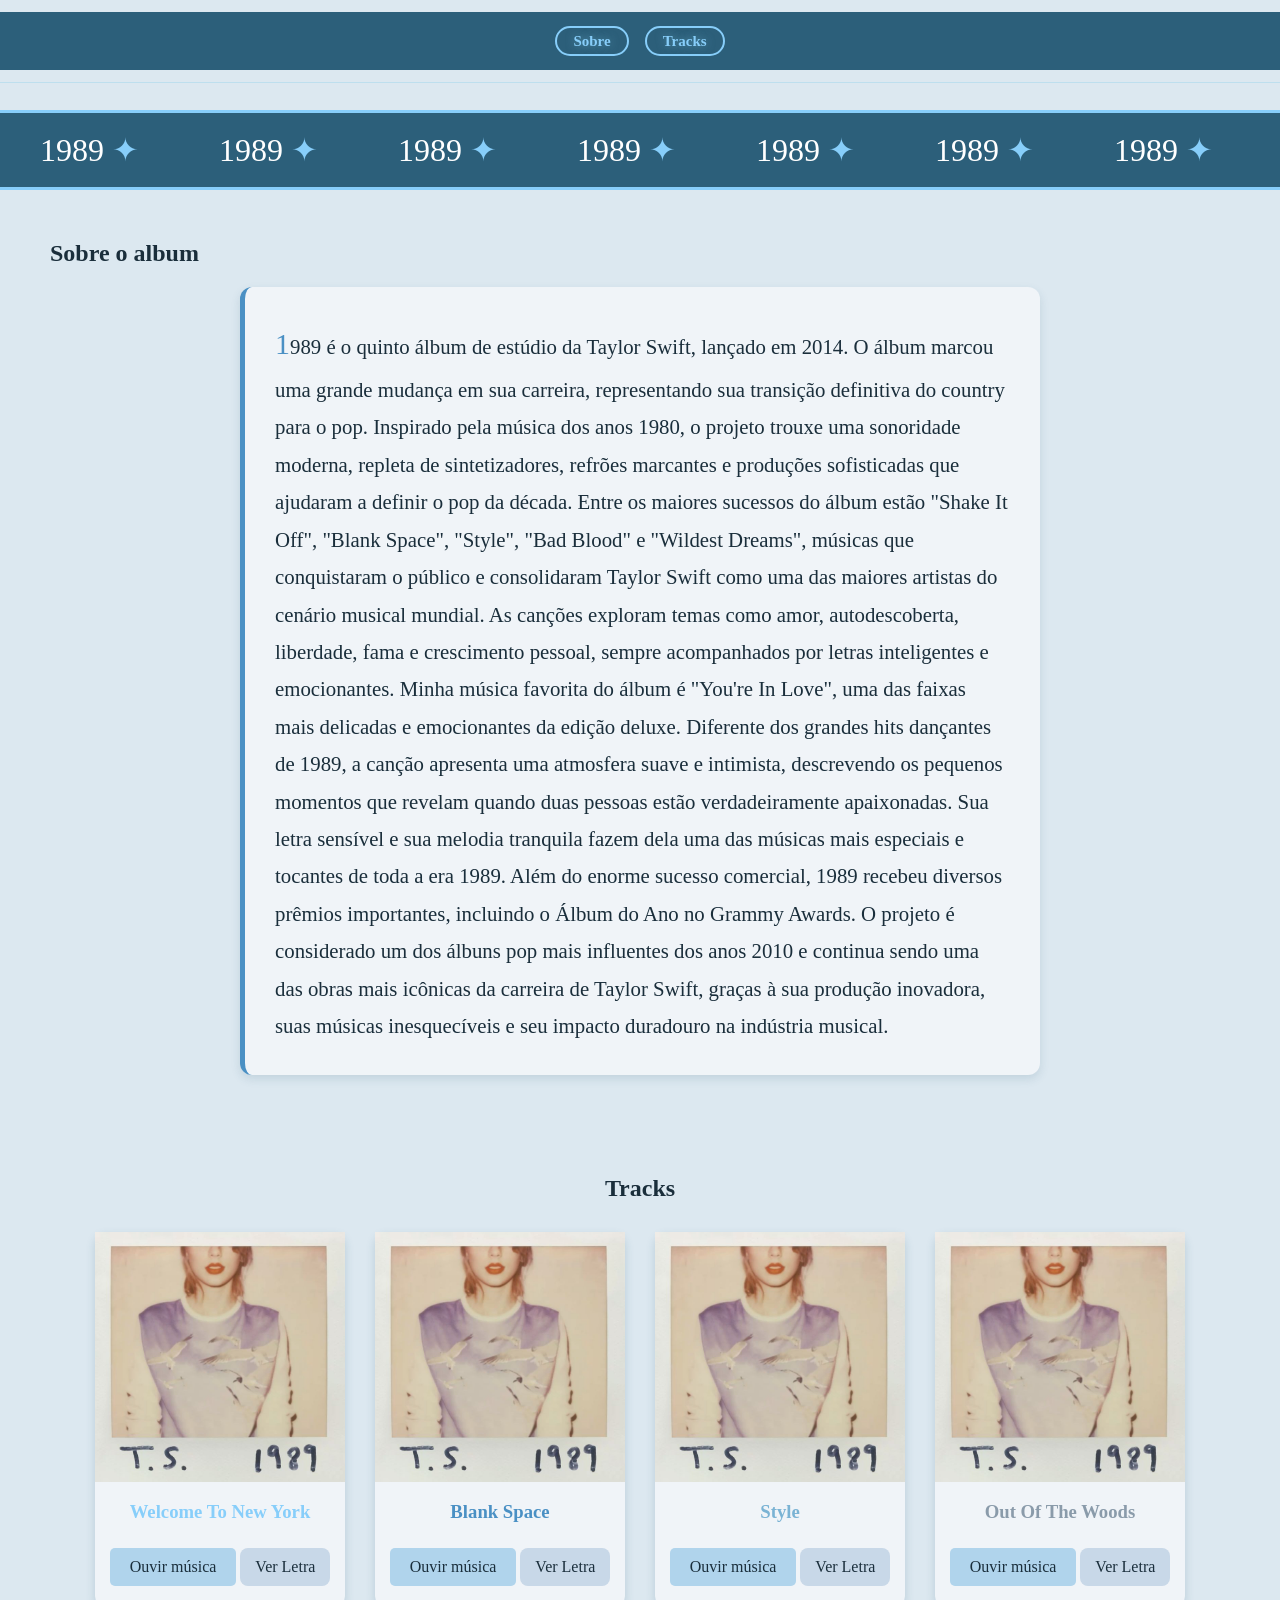
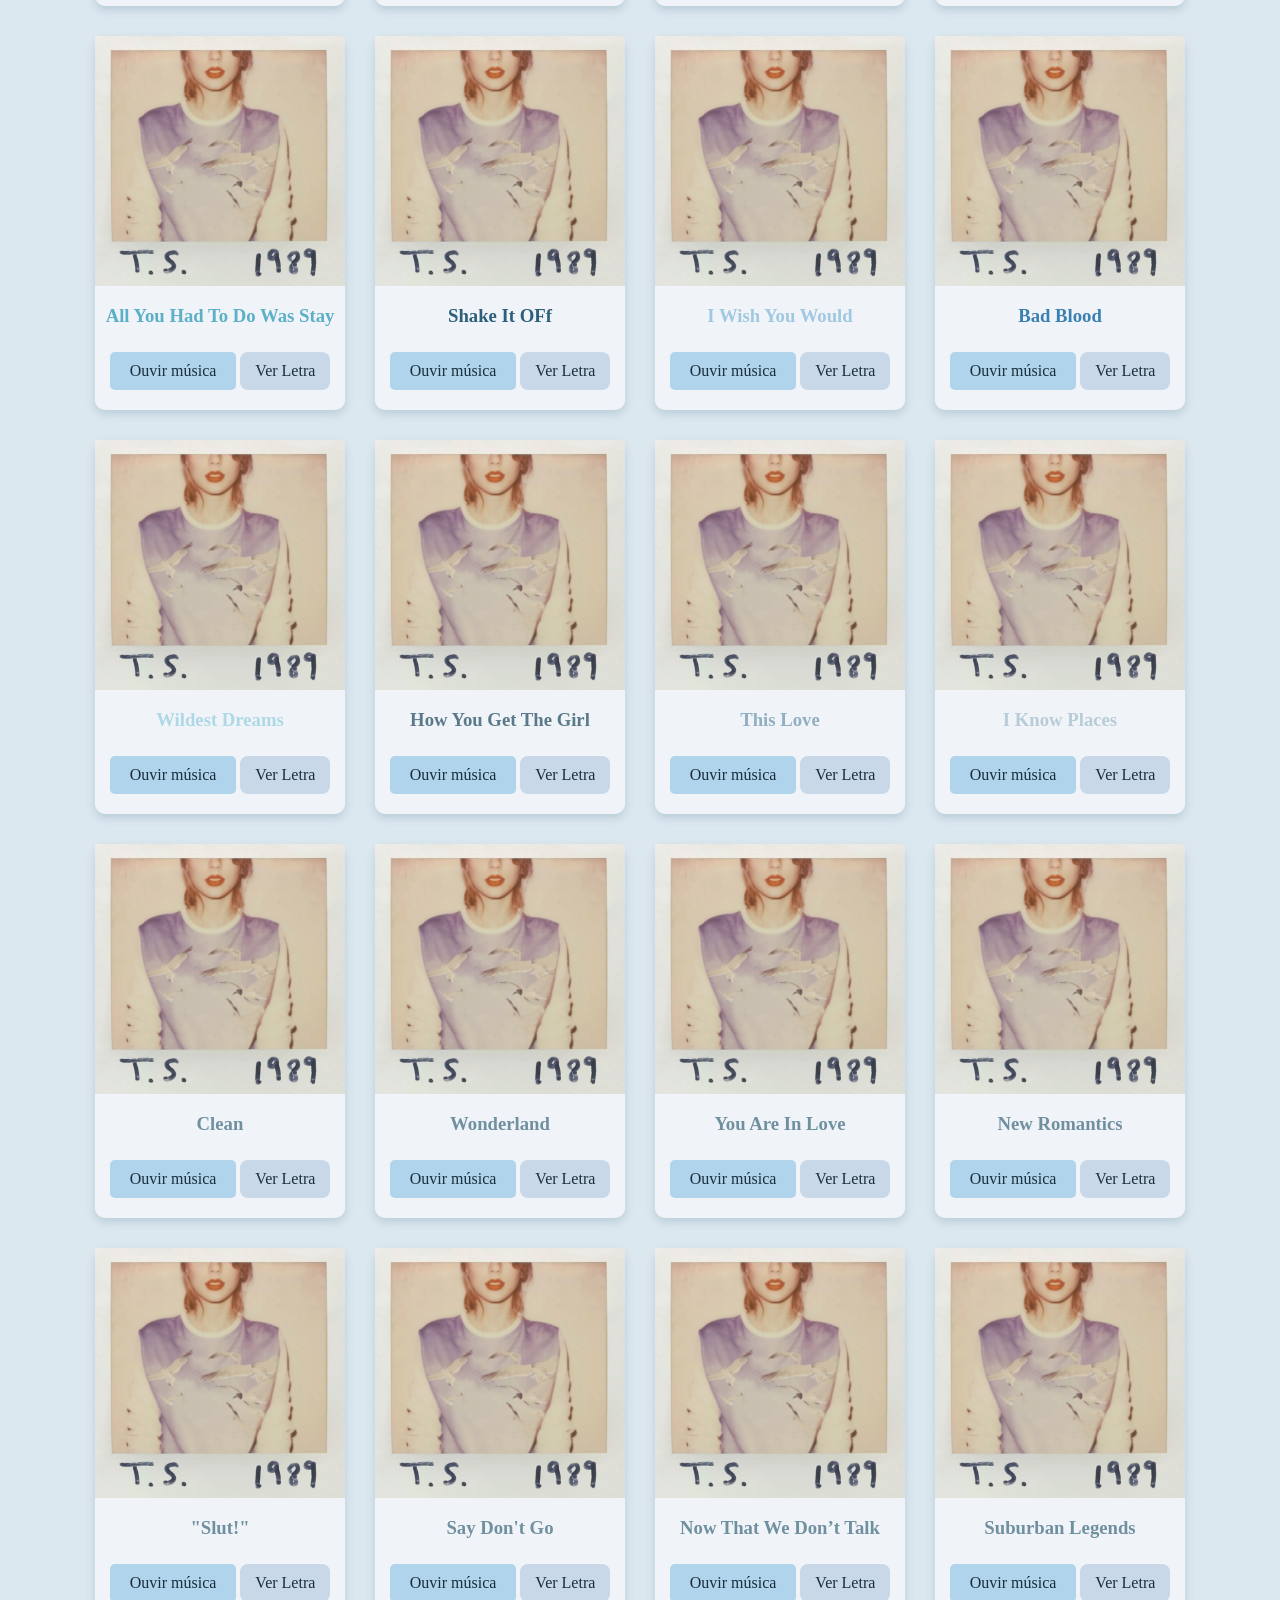
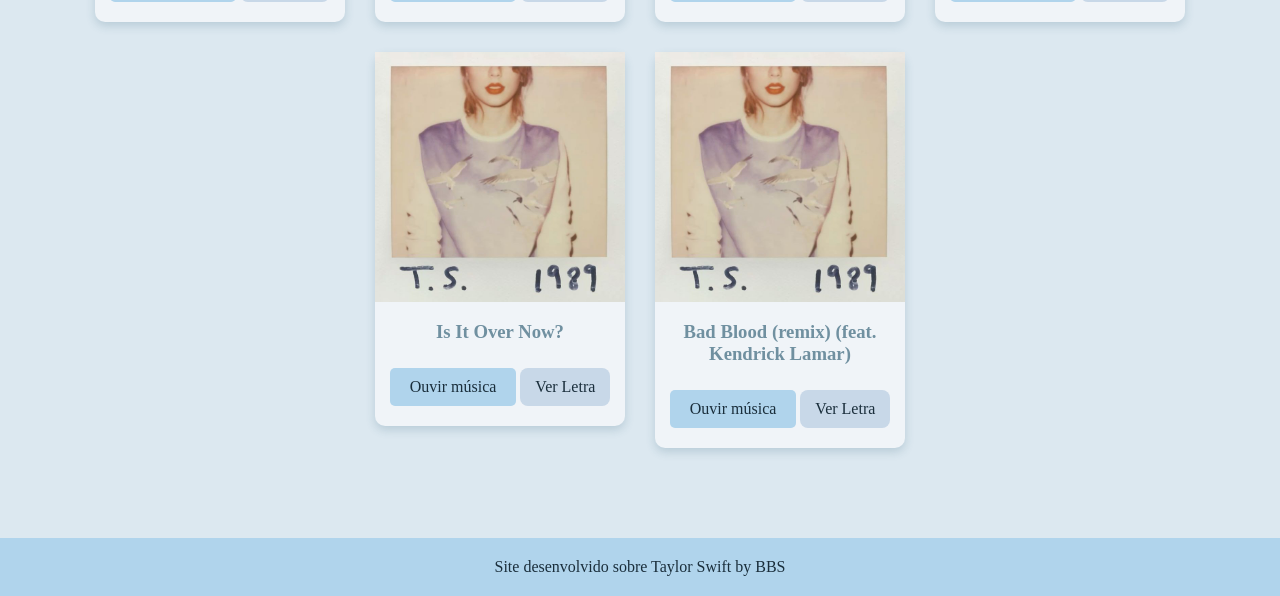
==== html/1989.html @ fd0f80a3 "Atualização do projeto Taylor Swift" ====
<!DOCTYPE html>
<html lang="en">
<head>
    <meta charset="UTF-8">
    <meta name="viewport" content="width=device-width, initial-scale=1.0">
    <title>1989</title>
    
    <link rel="preconnect" href="https://fonts.googleapis.com">
    <link rel="preconnect" href="https://fonts.gstatic.com" crossorigin>
    <link href="https://fonts.googleapis.com/css2?family=Abril+Fatface&family=Anton&family=IM+Fell+DW+Pica:ital@0;1&family=Lexend:wght@100..900&family=Libre+Baskerville:ital,wght@0,400..700;1,400..700&family=Permanent+Marker&family=Rochester&family=Sacramento&family=Satisfy&family=UnifrakturMaguntia&display=swap" rel="stylesheet">
    <link rel="stylesheet" href="./css/circle.css">   
    <link rel="stylesheet" href="../css/circle.css">  

    <link rel="stylesheet" href="./css/nine.css">

</head>
<body>
    
    <header>
        <nav class="menu">

            <ul>
                <li><a href="#sobre">Sobre</a></li>
                <li><a href="#tracks">Tracks</a></li>
            </ul>
        </nav>
    </header>

    <section class="ticker-banner">
        <div class="ticker-track">
            <span>1989</span>
            <span>1989</span>
            <span>1989</span>
            <span>1989</span>
            <span>1989</span>
            <span>1989</span>
            <span>1989</span>
            <span>1989</span>
            <span>1989</span>
            <span>1989</span>
            <span>1989</span>
            <span>1989</span>
            <span>1989</span>
            <span>1989</span>
            <span>1989</span>
            <span>1989</span>
            <span>1989</span>
            <span>1989</span>
            <span>1989</span>
            <span>1989</span>
        </div>
    </section>

    <section id="sobre" class="sobre">

        <h2>Sobre o album</h2>

        <p>
1989 é o quinto álbum de estúdio da Taylor Swift, lançado em 2014. O álbum marcou uma grande mudança em sua carreira, representando sua transição definitiva do country para o pop. Inspirado pela música dos anos 1980, o projeto trouxe uma sonoridade moderna, repleta de sintetizadores, refrões marcantes e produções sofisticadas que ajudaram a definir o pop da década.

Entre os maiores sucessos do álbum estão "Shake It Off", "Blank Space", "Style", "Bad Blood" e "Wildest Dreams", músicas que conquistaram o público e consolidaram Taylor Swift como uma das maiores artistas do cenário musical mundial. As canções exploram temas como amor, autodescoberta, liberdade, fama e crescimento pessoal, sempre acompanhados por letras inteligentes e emocionantes.

Minha música favorita do álbum é "You're In Love", uma das faixas mais delicadas e emocionantes da edição deluxe. Diferente dos grandes hits dançantes de 1989, a canção apresenta uma atmosfera suave e intimista, descrevendo os pequenos momentos que revelam quando duas pessoas estão verdadeiramente apaixonadas. Sua letra sensível e sua melodia tranquila fazem dela uma das músicas mais especiais e tocantes de toda a era 1989.

Além do enorme sucesso comercial, 1989 recebeu diversos prêmios importantes, incluindo o Álbum do Ano no Grammy Awards. O projeto é considerado um dos álbuns pop mais influentes dos anos 2010 e continua sendo uma das obras mais icônicas da carreira de Taylor Swift, graças à sua produção inovadora, suas músicas inesquecíveis e seu impacto duradouro na indústria musical.      </p>
    </section>

    <section id="tracks" class="tracks">
        <h2>Tracks</h2>
        <div class="container-tracks">
            <div class="card TimMcGraw">
                <img src="./imagees/1989.jpg" alt="Tim McGraw">

                <h3>Welcome To New York</h3>

                <a href="https://youtu.be/FsGdznlfE2U?si=pxEVw2ESEDykGOPD">Ouvir música</a>
                <input type="checkbox" id="musica1">

                <label for="musica1" class="btn-letra">
                    Ver Letra
                </label>

                <div class="emoji-container">
                    <span class="emoji"></span>
                    <span class="emoji"></span>
                    <span class="emoji"></span>
                    <span class="emoji"></span>
                    <span class="emoji"></span>
                 </div>

                <div class="letra">
                    <p>
                        Bem-vinda a Nova Iorque
Welcome To New York
Caminhando em meio a uma multidão, a cidade está brilhando
Walking through a crowd, the village is aglow

Caleidoscópio de batimentos cardíacos altos debaixo dos casacos
Kaleidoscope of loud heartbeats under coats

Todo mundo aqui queria algo mais
Everybody here wanted something more

Procurando por um som que não ouvimos antes
Searching for a sound we hadn't heard before

E ela diz
And it said


Bem-vinda a Nova Iorque
Welcome to New York

Ela esteve esperando por você
It's been waiting for you

Bem-vinda a Nova Iorque
Welcome to New York

Bem-vinda a Nova Iorque
Welcome to New York

Bem-vinda a Nova Iorque
Welcome to New York

Ela esteve esperando por você
It's been waiting for you

Bem-vinda a Nova Iorque
Welcome to New York

Bem-vinda a Nova Iorque
Welcome to New York


É uma nova trilha sonora, eu poderia dançar ao som dessa batida, batida
It's a new soundtrack, I could dance to this beat, beat

Para sempre
Forever more

As luzes são tão fortes, mas nunca me cegam, me cegam
The lights are so bright, but they never blind me, me

Bem-vinda a Nova Iorque
Welcome to New York

Ela esteve esperando por você
It's been waiting for you

Bem-vinda a Nova Iorque
Welcome to New York

Bem-vinda a Nova Iorque
Welcome to New York


Quando deixamos nossas malas no chão do apartamento pela primeira vez
When we first dropped our bags on apartment floors

Pegamos nossos corações partidos, colocamos eles numa gaveta
Took our broken hearts, put them in a drawer

Todo mundo aqui era outra pessoa antes
Everybody here was someone else before

E você pode querer quem quiser
And you can want who you want

Garotos e garotos e garotas e garotas
Boys and boys and girls and girls


Bem-vinda a Nova Iorque
Welcome to New York

Ela esteve esperando por você
It's been waiting for you

Bem-vinda a Nova Iorque
Welcome to New York

Bem-vinda a Nova Iorque
Welcome to New York

Bem-vinda a Nova Iorque
Welcome to New York

Ela esteve esperando por você
It's been waiting for you

Bem-vinda a Nova Iorque
Welcome to New York

Bem-vinda a Nova Iorque
Welcome to New York


É uma nova trilha sonora, eu poderia dançar ao som dessa batida, batida
It's a new soundtrack, I could dance to this beat, beat

Para sempre
Forever more

As luzes são tão fortes, mas nunca me cegam, me cegam
The lights are so bright, but they never blind me, me

Bem-vinda a Nova Iorque (Nova Iorque)
Welcome to New York (New York)

Ela esteve esperando por você
It's been waiting for you

Bem-vinda a Nova Iorque
Welcome to New York

Bem-vinda a Nova Iorque
Welcome to New York


Como todo grande amor, ela mantém você na dúvida
Like any great love, it keeps you guessing

Como todo amor verdadeiro, ela está sempre mudando
Like any real love, it's ever changing

Como todo amor de verdade, ela te enlouquece
Like any true love, it drives you crazy

Mas você sabe que não mudaria nada, nada, nada
But you know you wouldn't change anything, anything, anything


Bem-vinda a Nova Iorque
Welcome to New York

Ela esteve esperando por você
It's been waiting for you

Bem-vinda a Nova Iorque
Welcome to New York

Bem-vinda a Nova Iorque
Welcome to New York

Bem-vinda a Nova Iorque
Welcome to New York

Ela esteve esperando por você
It's been waiting for you

Bem-vinda a Nova Iorque
Welcome to New York

Bem-vinda a Nova Iorque
Welcome to New York


É uma nova trilha sonora, eu poderia dançar ao som dessa batida, batida
It's a new soundtrack, I could dance to this beat

As luzes são tão fortes, mas nunca me cegam, me cegam (bem-vinda a Nova Iorque)
The lights are so bright, but they never blind me (welcome to New York)

Nova trilha sonora (ela esteve esperando por você)
New soundtrack (it's been waiting for you)

(Bem-vinda a Nova Iorque) as luzes são tão fortes, mas nunca me cegam
(Welcome to New York) the lights are so bright, but they never blind me

(Bem-vinda a Nova Iorque) tão fortes, nunca me cegam
(Welcome to New York) so bright, they never blind me

(Bem-vinda a Nova Iorque)
(Welcome to New York)

Bem-vinda a Nova Iorque
Welcome to New York
                    </p>
                    <label for="musica1" class="btn-letra fechar">Fechar Letra</label>
                </div>
            </div>

             <div class="card PictureToBurn">
                <img src="./imagees/1989.jpg" alt="Picture To Burn">

                <h3>Blank Space</h3>

                <a href="https://youtu.be/e-ORhEE9VVg?si=_ah8B-3274nfSxnh">Ouvir música</a>
                <input type="checkbox" id="musica2">
                <label for="musica2" class="btn-letra">
                    Ver Letra
                </label>

                <div class="emoji-container">
                    <span class="emoji"></span>
                    <span class="emoji"></span>
                    <span class="emoji"></span>
                    <span class="emoji"></span>
                    <span class="emoji"></span>
                 </div>

                <div class="letra">
                    <p>
Espaço Em Branco
Blank Space
Prazer em te conhecer, onde você esteve?
Nice to meet you, where you been?

Eu posso te mostrar coisas incríveis
I could show you incredible things

Magia, loucura, paraíso, pecado
Magic, madness, heaven, sin

Te vi ali, e eu pensei
Saw you there and I thought

Ai, meu Deus, olhe esse rosto!
Oh, my God, look at that face!

Você parece com o meu próximo erro
You look like my next mistake

O amor é um jogo, quer jogar?
Love's a game, wanna play?


O novo rico, de terno e gravata
New money, suit and tie

Eu posso te ler como uma revista
I can read you like a magazine

Não é engraçado? Os boatos voam
Ain't it funny? Rumors fly

E eu sei que você já ouviu falar de mim
And I know you heard about me

Então, ei, vamos ser amigos
So hey, let's be friends

Estou louca para ver como isso vai acabar
I'm dying to see how this one ends

Pegue seu passaporte e a minha mão
Grab your passport and my hand

Eu posso fazer os caras maus ficarem bonzinhos por um final de semana
I can make the bad guys good for a weekend


Então, vai ser para sempre
So it's gonna be forever

Ou vai acabar em chamas?
Or it's gonna go down in flames?

Você pode me dizer quando for o fim
You can tell me when it's over

Se os momentos bons superaram a dor
If the high was worth the pain

Tenho uma longa lista de ex-namorados
Got a long list of ex-lovers

Eles te dirão que sou maluca
They'll tell you I'm insane

Porque você sabe que eu adoro os jogadores
'Cause you know I love the players

E você ama o jogo
And you love the game


Pois somos jovens e imprudentes
'Cause we're young and we're reckless

Vamos passar dos limites
We'll take this way too far

Vai te deixar sem fôlego
It'll leave you breathless

Ou com uma cicatriz horrível
Or with a nasty scar

Tenho uma longa lista de ex-namorados
Got a long list of ex-lovers

Eles te dirão que sou maluca
They'll tell you I'm insane

Mas eu tenho um espaço em branco, querido
But I've got a blank space, baby

E vou escrever seu nome
And I'll write your name


Lábios de cereja, céus de cristal
Cherry lips, crystal skies

Eu poderia te mostrar coisas incríveis
I could show you incredible things

Beijos roubados, mentirinhas
Stolen kisses, pretty lies

Você é o rei, querido, sou sua rainha
You're the King, baby, I'm your Queen

Vou descobrir o que você quer
Find out what you want

Ser essa garota por um mês
Be that girl for a month

Espere, o pior ainda está por vir, oh não
Wait, the worst is yet to come, oh no


Gritando, chorando, uma série de contratempos
Screaming, crying, perfect storms

Eu posso fazer o jogo virar
I can make all the tables turn

Um jardim de rosas cheias de espinhos
Rose garden filled with thorns

Você vai ficar se questionando, tipo
Keep you second guessing like

Ai, meu Deus, quem é ela?
Oh, my God, who is she?

Eu fico louca de ciúmes
I get drunk on jealousy

Mas você voltará todas as vezes que fugir
But you'll come back each time you leave

Porque, querido, eu sou um pesadelo vestido de sonho
'Cause, darling, I'm a nightmare dressed like a daydream


Então, vai ser para sempre
So it's gonna be forever

Ou vai acabar em chamas?
Or it's gonna go down in flames?

Você pode me dizer quando for o fim
You can tell me when it's over

Se os momentos bons superaram a dor
If the high was worth the pain

Tenho uma longa lista de ex-namorados
Got a long list of ex-lovers

Eles te dirão que sou maluca
They'll tell you I'm insane

Porque você sabe que eu adoro os jogadores
'Cause you know I love the players

E você ama o jogo
And you love the game


Pois somos jovens e imprudentes
'Cause we're young and we're reckless

Vamos passar dos limites
We'll take this way too far

Vai te deixar sem fôlego
It'll leave you breathless

Ou com uma cicatriz horrível
Or with a nasty scar

Tenho uma longa lista de ex-namorados
Got a long list of ex-lovers

Eles te dirão que sou maluca
They'll tell you I'm insane

Mas eu tenho um espaço em branco, querido
But I've got a blank space, baby

E vou escrever seu nome
And I'll write your name


Garotos só querem amor se tiver tortura
Boys only want love if it's torture

Não diga que eu não disse, que eu não te avisei
Don't say I didn't say, I didn't warn ya

Garotos só querem amor se tiver tortura
Boys only want love if it's torture

Não diga que eu não disse, que eu não te avisei
Don't say I didn't say, I didn't warn ya


Então, vai ser para sempre
So it's gonna be forever

Ou vai acabar em chamas?
Or it's gonna go down in flames?

Você pode me dizer quando for o fim
You can tell me when it's over

Se os momentos bons superaram a dor
If the high was worth the pain

Tenho uma longa lista de ex-namorados
Got a long list of ex-lovers

Eles te dirão que sou maluca
They'll tell you I'm insane

Porque você sabe que eu adoro os jogadores
'Cause you know I love the players

E você ama o jogo
And you love the game


Pois somos jovens e imprudentes
'Cause we're young and we're reckless

Vamos passar dos limites
We'll take this way too far

Vai te deixar sem fôlego
It'll leave you breathless

Ou com uma cicatriz horrível
Or with a nasty scar

Tenho uma longa lista de ex-namorados
Got a long list of ex-lovers

Eles te dirão que sou maluca
They'll tell you I'm insane

Mas eu tenho um espaço em branco, querido
But I've got a blank space, baby

E vou escrever seu nome
And I'll write your name                    </p>
                    <label for="musica2" class="btn-letra fechar">Fechar Letra</label>
                </div>
            </div>

             <div class="card TeardropsOnMyGuitar">
                <img src="./imagees/1989.jpg" alt="Teardrops On My Guitar">

                <h3>Style</h3>

                <a href="https://youtu.be/-CmadmM5cOk?si=x0cU638ABH4WP_LV">Ouvir música</a>
                <input type="checkbox" id="musica3">

                <label for="musica3" class="btn-letra">
                    Ver Letra
                </label>

                <div class="emoji-container">
                    <span class="emoji"></span>
                    <span class="emoji"></span>
                    <span class="emoji"></span>
                    <span class="emoji"></span>
                    <span class="emoji"></span>
                 </div>

                <div class="letra">
                    <p>
Estilo
Style
Meia-noite
Midnight

Você vem me buscar, faróis apagados
You come and pick me up, no headlights

Uma viagem longa
A long drive

Poderia acabar em chamas ou no paraíso
Could end in burning flames or paradise


Entra em cena, oh
Fade into view, oh

Já faz um tempo desde que ouvi falar de você
It's been a while since I have even heard from you

(Ouvi falar de você)
(Heard from you)


E eu devia apenas te dizer para ir embora, porque eu
And I should just tell you to leave, 'cause I

Sei exatamente onde isso leva, mas eu
Know exactly where it leads, but I

Fico vendo a gente dar voltas e voltas toda vez
Watch us go 'round and 'round each time


Você tem aquele olhar sonhador de James Dean em seus olhos
You got that James Dean daydream look in your eye

E estou com aqueles lábios vermelhos, o clássico que você adora
And I got that red lip, classic thing that you like

E quando nós terminamos, voltamos todas as vezes
And when we go crashing down, we come back every time

Porque nós nunca saímos de moda
'Cause we never go out of style

Nós nunca saímos de moda
We never go out of style


Você tem aquele cabelo comprido, penteado para trás, camiseta branca
You got that long hair, slicked back, white t-shirt

E eu tenho aquela fé de boa garota, e uma saia pequena e apertada
And I got that good girl faith and a tight little skirt

E quando nós terminamos, voltamos todas as vezes
And when we go crashing down, we come back every time

Porque nós nunca saímos de moda
'Cause we never go out of style

Nós nunca saímos de moda
We never go out of style


Então assim vai
So it goes

Ele não consegue manter seus olhos selvagens na estrada
He can't keep his wild eyes on the road

Me leva para casa
Takes me home

As luzes estão apagadas, ele está tirando o seu casaco
The lights are off, he's taking off his coat


Eu digo: Eu ouvi, oh
I say: I heard, oh

Que você estava por aí com alguma outra garota
That you've been out and about with some other girl

(Alguma outra garota)
(Some other girl)


Ele diz: O que você ouviu é verdade, mas eu
He says: What you heard is true, but I

Não consigo parar de pensar em você, e eu
Can't stop thinking about you, and I

Eu disse: Eu já passei por isso algumas vezes
I said: I've been there too, a few times


Você tem aquele olhar sonhador de James Dean em seus olhos
'Cause you got that James Dean daydream look in your eye

E estou com aqueles lábios vermelhos, o clássico que você adora
And I got that red lip, classic thing that you like

E quando nós terminamos, voltamos todas as vezes
And when we go crashing down, we come back every time

Porque nós nunca saímos de moda
'Cause we never go out of style

Nós nunca saímos de moda
We never go out of style


Você tem aquele cabelo comprido penteado para trás, camiseta branca
You got that long hair, slicked back, white t-shirt

E eu tenho aquela fé de boa garota, e uma saia pequena e apertada (uma saia pequena e apertada)
And I got that good girl faith and a tight little skirt (a tight little skirt)

E quando nós terminamos, voltamos todas as vezes
And when we go crashing down, we come back every time

Porque nós nunca saímos de moda (nunca saímos, nunca saímos)
'Cause we never go out of style (we never go, we never go)

Nós nunca saímos de moda
We never go out of style


Me leve para casa
Take me home

Apenas me leve para casa
Just take me home

Sim, apenas me leve para casa
Yeah, just take me home

Oh, oh, oh
Oh, oh, oh

(Saímos de moda)
(Out of style)


Você tem aquele olhar sonhador de James Dean em seus olhos
You got that James Dean daydream look in your eye

E estou com aqueles lábios vermelhos, o clássico que você adora
And I got that red lip, classic thing that you like

E quando nós terminamos, voltamos todas as vezes (e quando nós)
And when we go crashing down, we come back every time (and when we go)

Porque nós nunca saímos de moda
'Cause we never go out of style

Nós nunca saímos de moda
We never go out of style


                    </p>
                    <label for="musica3" class="btn-letra fechar">Fechar Letra</label>
                </div>
            </div>

             <div class="card APlaceInThisWorld">
                <img src="./imagees/1989.jpg" alt="A Place In This World">

                <h3>Out Of The Woods</h3>

                <a href="https://youtu.be/JLf9q36UsBk?si=xwVXXdwTV1IKRITo">Ouvir música</a>
                <input type="checkbox" id="musica4">

                <label for="musica4" class="btn-letra">
                    Ver Letra
                </label>

                <div class="emoji-container">
                    <span class="emoji"></span>
                    <span class="emoji"></span>
                    <span class="emoji"></span>
                    <span class="emoji"></span>
                    <span class="emoji"></span>
                 </div>

                <div class="letra">
                    <p>
Out Of The Woods
Taylor Swift

Olhando agora
Looking at it now
Tudo parecia tão simples
It all seems so simple
Estávamos deitados no seu sofá
We were lying on your couch
Eu me lembro
I remember

Você tirou uma foto nossa
You took a Polaroid of us
E aí descobriu que (depois descobriu que)
Then discovered (then discovered)
O resto do mundo estava em preto e branco
The rest of the world was black and white
Mas nós tínhamos cores vívidas
But we were in screaming color

E eu me lembro de pensar
And I remember thinking

Já estamos fora de perigo? Já estamos fora de perigo?
Are we out of the woods yet? Are we out of the woods yet?
Já estamos fora de perigo? Estamos fora de perigo?
Are we out of the woods yet? Are we out of the woods?
Já estamos resolvidos? Já estamos resolvidos?
Are we in the clear yet? Are we in the clear yet?
Já estamos resolvidos? Estamos resolvidos? Ainda bem
Are we in the clear yet? In the clear yet? Good
Já estamos fora de perigo? Já estamos fora de perigo?
Are we out of the woods yet? Are we out of the woods yet?
Já estamos fora de perigo? Estamos fora de perigo?
Are we out of the woods yet? Are we out of the woods?
Já estamos resolvidos? Já estamos resolvidos?
Are we in the clear yet? Are we in the clear yet?
Já estamos resolvidos? Estamos resolvidos? Ainda bem
Are we in the clear yet? In the clear yet? Good
(Já estamos fora de perigo?)
(Are we out of the woods?)

Olhando agora
Looking at it now
Para dezembro passado (dezembro passado)
Last December (last December)
Nós fomos feitos para desmoronar
We were built to fall apart
Depois nos reconstruirmos de novo (reconstruirmos de novo)
Then fall back together (back together)

Ooh, seu cordão pendurado no meu pescoço
Ooh, your necklace hanging from my neck
A noite que não conseguíamos bem esquecer
The night we couldn't quite forget
Quando nós decidimos (nós decidimos)
When we decided (we decided)
Que iríamos tirar os móveis do caminho para podermos dançar
To move the furniture so we could dance
Amor, como se tivéssemos alguma chance
Baby, like we stood a chance
Dois aviões de papel voando, voando, voando
Two paper airplanes flying, flying, flying

E eu me lembro de pensar
And I remember thinking

Já estamos fora de perigo? Já estamos fora de perigo?
Are we out of the woods yet? Are we out of the woods yet?
Já estamos fora de perigo? Estamos fora de perigo?
Are we out of the woods yet? Are we out of the woods?
Já estamos resolvidos? Já estamos resolvidos?
Are we in the clear yet? Are we in the clear yet?
Já estamos resolvidos? Estamos resolvidos? Ainda bem
Are we in the clear yet? In the clear yet? Good
Já estamos fora de perigo? Já estamos fora de perigo?
Are we out of the woods yet? Are we out of the woods yet?
Já estamos fora de perigo? Estamos fora de perigo?
Are we out of the woods yet? (Oh) are we out of the woods?
Já estamos resolvidos? Já estamos resolvidos?
Are we in the clear yet? Are we in the clear yet?
Já estamos resolvidos? Estamos resolvidos? Ainda bem
Are we in the clear yet? In the clear yet? Good
(Já estamos fora de perigo?)
(Are we out of the woods?)

Lembra quando você pisou no freio antes da hora?
Remember when you hit the brakes too soon?
Vinte pontos no quarto do hospital
Twenty stitches in the hospital room
Quando você começou a chorar, amor, eu também chorei
When you started crying, baby, I did too
Mas quando o Sol nasceu, eu estava olhando para você
But when the Sun came up, I was looking at you
Lembra quando não conseguimos aguentar as críticas?
Remember when we couldn't take the heat?
Me afastei, eu disse: Estou te libertando
I walked out, I said: I'm setting you free
Mas os monstros, na verdade, eram apenas árvores
But the monsters turned out to be just trees
E quando o Sol nasceu, você estava olhando para mim
When the Sun came up, you were looking at me

Você estava olhando para mim, oh
You were looking at me, oh
Você estava olhando para mim (já estamos fora de perigo? Já estamos fora de perigo?)
You were looking at me (are we out of the woods yet? Are we out of the woods yet?)
(Já estamos fora de perigo? Estamos fora de perigo?) eu me lembro
(Are we out of the woods yet? Are we out of the woods?) I remember
(Já estamos resolvidos? Já estamos resolvidos?)
(Are we in the clear yet? Are we in the clear yet?)
(Já estamos resolvidos? Estamos resolvidos? Ainda bem) oh, eu me lembro
(Are we in the clear yet? In the clear yet? Good) oh, I remember

Já estamos fora de perigo? Já estamos fora de perigo? (sim, sim)
Are we out of the woods yet? Are we out of the woods yet? (Yeah, yeah)
Já estamos fora de perigo? Estamos fora de perigo?
Are we out of the woods yet? Are we out of the woods?
Já estamos resolvidos? Já estamos resolvidos? (diga, nós estamos?)
Are we in the clear yet? Are we in the clear yet? (Say, are we?)
Já estamos resolvidos? Estamos resolvidos? Ainda bem
Are we in the clear yet? In the clear yet? Good
Já estamos fora de perigo? Já estamos fora de perigo?
Are we out of the woods yet? Are we out of the woods yet?
Já estamos fora de perigo? Estamos fora de perigo?
Are we out of the woods yet? Are we out of the woods?
Já estamos resolvidos? Já estamos resolvidos? (sim)
Are we in the clear yet? (Yeah) are we in the clear yet? (Yeah)
Já estamos resolvidos? Estamos resolvidos? Ainda bem (já estamos resolvidos? Ainda bem)
Are we in the clear yet? In the clear yet? Good (clear yet? Good)

Já estamos fora de perigo? Já estamos fora de perigo?
Are we out of the woods yet? Are we out of the woods yet?
Já estamos fora de perigo? Estamos fora de perigo?
Are we out of the woods yet? Are we out of the woods?
Já estamos resolvidos? Já estamos resolvidos?
Are we in the clear yet? Are we in the clear yet?
Já estamos resolvidos? Estamos resolvidos? Ainda bem (você se lembra)
Are we in the clear yet? In the clear yet? Good (do you remember?)
Já estamos fora de perigo? Já estamos fora de perigo?
Are we out of the woods yet? Are we out of the woods yet?
Já estamos fora de perigo? Estamos fora de perigo?
Are we out of the woods yet? Are we out of the woods?
Já estamos resolvidos? Já estamos resolvidos?
Are we in the clear yet? Are we in the clear yet?
Já estamos resolvidos? Estamos resolvidos? Ainda bem
Are we in the clear yet? In the clear yet? Good                    </p>
                    <label for="musica4" class="btn-letra fechar">Fechar Letra</label>
                </div>
            </div>

             <div class="card ColdAsYou">
                <img src="./imagees/1989.jpg" alt="ColdAsYou">

                <h3>All You Had To Do Was Stay</h3>

                <a href="https://youtu.be/pYFqLzFoHo0?si=y01r6i98uL7yF-BM">Ouvir música</a>
                <input type="checkbox" id="musica5">

                <label for="musica5" class="btn-letra">
                    Ver Letra
                </label>

                <div class="emoji-container">
                    <span class="emoji"></span>
                    <span class="emoji"></span>
                    <span class="emoji"></span>
                    <span class="emoji"></span>
                    <span class="emoji"></span>
                 </div>

                <div class="letra">
                    <p>
Tudo Que Você Tinha Que Fazer Era Ficar
All You Had To Do Was Stay
(Ei, ei, ei)
(Hey, hey, hey)

(Ei, ei, ei)
(Hey, hey, hey)

(Ei, ei, ei)
(Hey, hey, hey)

(Ei, ei, ei)
(Hey, hey, hey)


Pessoas como você sempre querem de volta
People like you always want back

O amor que elas desprezaram
The love they gave away

E pessoas como eu querem acreditar em você
And people like me wanna believe you

Quando você diz que mudou
When you say you've changed

Quanto mais penso nisso agora
The more I think about it now

Menos eu sei
The less I know

Tudo que sei é que você nos tirou
All I know is that you drove us

Da estrada
Off the road


(Ficar) ei, tudo que você tinha que fazer era ficar
(Stay) hey, all you had to do was stay

Me tinha na palma da sua mão, então
Had me in the palm of your hand, then

Por que você teve que ir e me trancar para fora quando te deixei entrar?
Why'd you have to go and lock me out when I let you in?

(Ficar) ei, agora você diz que quer de volta
(Stay) hey, now you say you want it back

Agora que é tarde demais
Now that it's just too late

Bem, poderia ter sido fácil
Well, could've been easy

Tudo que você tinha que fazer era (ficar)
All you had to do was (stay)


Tudo que você tinha que fazer era (ficar)
All you had to do was (stay)

Tudo que você tinha que fazer era (ficar)
All you had to do was (stay)

Tudo que você tinha que fazer era (ficar)
All you had to do was (stay)

Tudo que você tinha que fazer era ficar
All you had to do was stay


Aqui está você agora, me ligando
Here you are now, calling me up

Mas não sei o que dizer
But I don't know what to say

Eu tenho recolhido as peças
I've been picking up the pieces

Da bagunça do que você fez
Of the mess you made

Pessoas como você sempre querem de volta
People like you always want back

O amor que elas afastaram
The love they pushed aside

Mas pessoas como eu se vão para sempre
But people like me are gone forever

Quando você diz: Adeus
When you say: Goodbye


(Ficar) ei, tudo que você tinha que fazer era ficar
(Stay) hey, all you had to do was stay

Me tinha na palma da sua mão, então
Had me in the palm of your hand, then

Por que você teve que ir e me trancar para fora quando te deixei entrar?
Why'd you have to go and lock me out when I let you in?

(Ficar) ei, agora você diz que quer de volta
(Stay) hey, now you say you want it back

Agora que é tarde demais
Now that it's just too late

Bem, poderia ter sido fácil
Well, could've been easy

Tudo que você tinha que fazer era (ficar)
All you had to do was (stay)


Tudo que você tinha que fazer era (ficar)
All you had to do was (stay)

Tudo que você tinha que fazer era (ficar)
All you had to do was (stay)

Tudo que você tinha que fazer era (ficar, ficar, ficar)
All you had to do was (stay, stay, stay)


Deixa eu te lembrar: Foi isso que você quis (oh-oh-oh)
Let me remind you: This was what you wanted (oh-oh-oh)

Você terminou
You ended it

Você era tudo que eu queria (oh-oh-oh)
You were all I wanted (oh-oh-oh)

Mas não assim
But not like this

Não assim
Not like this

Não assim
Not like this


Oh, tudo que você tinha que fazer era
Oh, all you had to do was


(Ficar) ei, tudo que você tinha que fazer era ficar
(Stay) hey, all you had to do was stay

Me tinha na palma da sua mão, então
Had me in the palm of your hand, then

Por que você teve que ir e me trancar para fora quando te deixei entrar?
Why'd you have to go and lock me out when I let you in?

(Ficar) ei, agora você diz que quer de volta
(Stay) hey, now you say you want it back

Agora que é tarde demais
Now that it's just too late

Bem, poderia ter sido fácil
Well, could've been easy

Tudo que você tinha que fazer era
All you had to do was


(Ficar) ei, tudo que você tinha que fazer era ficar
(Stay) hey, all you had to do was stay

Me tinha na palma da sua mão, então
Had me in the palm of your hand, then

Por que você teve que ir e me trancar para fora quando te deixei entrar?
Why'd you have to go and lock me out when I let you in?

(Ficar) ei, agora você diz que quer de volta
(Stay) hey, now you say you want it back

Agora que é tarde demais
Now that it's just too late

Bem, poderia ter sido fácil (tudo que você tinha que fazer era ficar)
Well, it could've been easy (all you had to do was stay)

Tudo que você tinha que fazer era (ficar)
All you had to do was (stay)


Tudo que você tinha que fazer era (ficar), oh
All you had to do was (stay), oh

Tudo que você tinha que fazer era (ficar)
All you had to do was (stay)

Tudo que você tinha que fazer era (ficar), ooh
All you had to do was (stay), ooh

Tudo que você tinha que fazer era (ficar)
All you had to do was (stay)


                    </p>
                    <label for="musica5" class="btn-letra fechar">Fechar Letra</label>
                </div>
            </div>

             <div class="card TheOutside">
                <img src="./imagees/1989.jpg" alt="The Outside">

                <h3>Shake It OFf</h3>

                <a href="https://youtu.be/nfWlot6h_JM?si=EF4eF2Qmo_BlZ_cm">Ouvir música</a>
                <input type="checkbox" id="musica6">

                <label for="musica6" class="btn-letra">
                    Ver Letra
                </label>

                <div class="emoji-container">
                    <span class="emoji"></span>
                    <span class="emoji"></span>
                    <span class="emoji"></span>
                    <span class="emoji"></span>
                    <span class="emoji"></span>
                 </div>

                <div class="letra">
                    <p>
Shake It Off
Taylor Swift

Eu fico fora até tarde
I stay out too late
Não tenho nada na minha cabeça
Got nothing in my brain
É isso que as pessoas dizem, hum, hum
That's what people say, hm, hm
É isso que as pessoas dizem, hum, hum
That's what people say, hm, hm

Eu vou em muitos encontros
I go on too many dates
Mas não consigo fazer eles ficarem
But I can't make them stay
Pelo menos é isso que as pessoas dizem, hum, hum
At least that's what people say, hm, hm
É isso que as pessoas dizem, hum, hum
That's what people say, hm, hm

Mas eu continuo seguindo em frente
But I keep cruising
Não posso parar, não vou parar de me mexer
Can't stop, won't stop moving
É como se tivesse uma música
It's like I got this music
Na minha mente, dizendo que tudo vai ficar bem
In my mind, saying it's gonna be alright

Porque os paqueradores vão paquerar (paquerar, paquerar, paquerar, paquerar)
'Cause the players gonna play (play, play, play, play)
E os invejosos vão invejar (invejar, invejar, invejar, invejar)
And the haters gonna hate (hate, hate, hate, hate)
Amor, eu só vou deixar (deixar, deixar, deixar, deixar)
Baby, I'm just gonna shake (shake, shake, shake, shake)
Eu deixo pra lá, eu deixo pra lá
I shake it off, I shake it off

Mulherengos vão iludir (iludir, iludir, iludir, iludir)
Heartbreakers gonna break (break, break, break, break)
E os falsos vão fingir (fingir, fingir, fingir, fingir)
And the fakers gonna fake (fake, fake, fake, fake)
Amor, eu só vou deixar (deixar, deixar, deixar, deixar)
Baby, I'm just gonna shake (shake, shake, shake, shake)
Eu deixo pra lá, eu deixo pra lá
I shake it off, I shake it off

Eu nunca perco uma batida
I never miss a beat
Eu tenho eletricidade nos meus pés
I'm lightning on my feet
E é isso que eles não conseguem ver, hum, hum
And that's what they don't see, hm, hm
É isso que eles não conseguem ver, hum, hum
That's what they don't see, hm, hm

Estou dançando sozinha (dançando sozinha)
I'm dancing on my own (dancing on my own)
Eu invento os passos enquanto danço (passos enquanto danço)
I make the moves up as I go (moves up as I go)
E é isso que eles não sabem, hum, hum
And that's what they don't know, hm, hm
É isso que eles não sabem, hum, hum
That's what they don't know, hm, hm

Mas eu continuo seguindo em frente
But I keep cruising
Não posso parar, não vou parar de dançar
Can't stop, won't stop grooving
É como se tivesse esta música
It's like I got this music
Na minha mente, dizendo que tudo vai ficar bem
In my mind, saying it's gonna be alright

Porque os paqueradores vão paquerar (paquerar, paquerar, paquerar, paquerar)
'Cause the players gonna play (play, play, play, play)
E os invejosos vão invejar (invejar, invejar, invejar, invejar)
And the haters gonna hate (hate, hate, hate, hate)
Amor, eu só vou deixar (deixar, deixar, deixar, deixar)
Baby, I'm just gonna shake (shake, shake, shake, shake)
Eu deixo pra lá, eu deixo pra lá
I shake it off, I shake it off

Mulherengos vão iludir (iludir, iludir, iludir, iludir)
Heartbreakers gonna break (break, break, break, break)
E os falsos vão fingir (fingir, fingir, fingir, fingir)
And the fakers gonna fake (fake, fake, fake, fake)
Amor, eu só vou deixar (deixar, deixar, deixar, deixar)
Baby, I'm just gonna shake (shake, shake, shake, shake)
Eu deixo pra lá, eu deixo pra lá
I shake it off, I shake it off

Deixo pra lá, eu deixo pra lá
Shake it off, I shake it off
Eu, eu, eu deixo pra lá, eu deixo pra lá
I, I, I shake it off, I shake it off
Eu, eu, eu deixo pra lá, eu deixo pra lá
I, I, I shake it off, I shake it off
Eu, eu, eu deixo pra lá, eu deixo pra lá
I, I, I shake it off, I shake it off

Ei, ei, ei!
Hey, hey, hey!
Só pense que enquanto você esteve chateada e decepcionada por causa dos mentirosos
Just think while you've been getting down and out about the liars
E dos sujos, sujos trapaceiros do mundo
And the dirty, dirty cheats of the world
Você poderia estar se acabando nessa batida incrível
You could've been getting down to this sick beat

Meu ex trouxe sua nova namorada
My ex-man brought his new girlfriend
Ela está tipo: Ai, meu Deus
And she's like: Oh my God
Mas eu vou deixar pra lá
But I'm just gonna shake
E para o cara bem ali com o cabelo lindo
And to the fella over there with the hella good hair
Por que não vem pra cá, amor?
Won't you come on over, baby?
Nós poderíamos sacudir, sacudir, sacudir
We can shake, shake, shake
Sim, oh!
Yeah, oh!

Porque os paqueradores vão paquerar (paquerar, paquerar, paquerar, paquerar)
'Cause the players gonna play (play, play, play, play)
E os invejosos vão invejar (invejar, invejar, invejar, invejar)
And the haters gonna hate (hate, hate, hate, hate) (haters gonna hate)
Amor, eu só vou deixar (deixar, deixar, deixar, deixar)
Baby, I'm just gonna shake (shake, shake, shake, shake)
Eu deixo pra lá, eu deixo pra lá
I shake it off, I shake it off

Mulherengos vão iludir (iludir, iludir, iludir, iludir)
Heartbreakers gonna break (break, break, break, break)
E os falsos vão fingir (fingir, fingir, fingir, fingir), amor
And the fakers gonna fake (fake, fake, fake, fake)
Amor, eu só vou deixar (deixar, deixar, deixar, deixar)
Baby, I'm just gonna shake (shake, shake, shake, shake)
Eu deixo pra lá, eu deixo pra lá
I shake it off, I shake it off

Deixo pra lá, deixo pra lá
Shake it off, I shake it off
Eu, eu, eu deixo pra lá, eu deixo pra lá
I, I, I shake it off, I shake it off
Eu, eu, eu deixo pra lá, eu deixo pra lá
I, I, I shake it off, I shake it off
Eu, eu, eu deixo pra lá, eu deixo pra lá (uh, uh, uh)
I, I, I shake it off, I shake it off

Deixo pra lá, deixo pra lá
Shake it off, I shake it off
Eu, eu, eu deixo pra lá, eu deixo pra lá
I, I, I shake it off, I shake it off
Eu, eu, eu deixo pra lá, eu deixo pra lá
I, I, I shake it off, I shake it off
Eu, eu, eu deixo pra lá, eu deixo pra lá
I, I, I shake it off, I shake it off

Deixo pra lá, deixo pra lá
Shake it off, I shake it off
Eu, eu, eu deixo pra lá, eu deixo pra lá (você tem que)
I, I, I shake it off, I shake it off (you got to)
Eu, eu, eu deixo pra lá, eu deixo pra lá
I, I, I shake it off, I shake it off
Eu, eu, eu deixo pra lá, eu deixo pra lá
I, I, I shake it off, I shake it off                    </p>
                    <label for="musica6" class="btn-letra fechar">Fechar Letra</label>
                </div>
            </div>

             <div class="card TiedTogetherWithaSmile">
                <img src="./imagees/1989.jpg" alt="Tied Together With a Smile">

                <h3>I Wish You Would</h3>

                <a href="https://youtu.be/89aQIli8aVU?si=D42o8_vTsnNBxjGN">Ouvir música</a>
                <input type="checkbox" id="musica7">

                <label for="musica7" class="btn-letra">
                    Ver Letra
                </label>

                <div class="emoji-container">
                    <span class="emoji"></span>
                    <span class="emoji"></span>
                    <span class="emoji"></span>
                    <span class="emoji"></span>
                    <span class="emoji"></span>
                 </div>

                <div class="letra">
                    <p>
I Wish You Would
Taylor Swift

São duas da manhã
It's 2 AM
No seu carro
In your car
Janelas abaixadas, você passa a minha rua
Windows down, you pass my street
As memórias começam
The memories start

Você diz que está no passado
You say it's in the past
Você dirige em frente
You drive straight ahead
Você está achando que eu te odeio agora
You're thinking that I hate you now
Porque ainda não sabe o que eu nunca disse
'Cause you still don't know what I never said

Eu gostaria que você voltasse
I wish you would come back
Gostaria de nunca ter desligado o telefone como fiz, eu
Wish I never hung up the phone like I did, I
Gostaria que você soubesse que
Wish you knew that
Eu nunca te esquecerei enquanto eu viver, e eu
I'd never forget you as long as I live, and I
Gostaria que você estivesse bem aqui, agora, está tudo bem
Wish you were right here, right now, it's all good
Eu gostaria que você estivesse
I wish you would

São duas da manhã
It's 2 AM
No meu quarto
In my room
Os faróis passam na vidraça da janela
Headlights pass the window pane
Eu penso em você
I think of you

Nós somos um amor tortuoso
We're a crooked love
Em uma linha reta
In a straight line down
Faz você querer fugir e se esconder
Makes you want to run and hide
Mas faz você dar meia-volta
But it makes you turn right back around

Eu gostaria que você voltasse
I wish you would come back
Gostaria de nunca ter desligado o telefone como fiz, eu
Wish I never hung up the phone like I did, I
Gostaria que você soubesse que
Wish you knew that
Eu nunca te esquecerei enquanto eu viver, e eu
I'd never forget you as long as I live, and I
Gostaria que você estivesse bem aqui, agora, está tudo bem
Wish you were right here, right now, it's all good
Eu gostaria que você estivesse
I wish you would

Eu gostaria que pudéssemos voltar
I wish we could go back
E lembrar pelo que estávamos brigando, e eu
And remember what we were fighting for, and I
Gostaria que você soubesse que
Wish you knew that
Eu sinto muito a sua falta para ainda estar chateada, e eu
I miss you too much to be mad anymore, and I
Gostaria que você estivesse bem aqui, agora, está tudo bem
Wish you were right here, right now, it's all good
Eu gostaria que você estivesse
I wish you would

Eu, eu, eu, eu, eu, eu gostaria, eu, eu gostaria
I, I, I, I, I, I wish I, wish I
Eu, eu, eu, eu, eu, eu gostaria, eu, eu gostaria
I, I, I, I, I, I wish I, wish I
Eu, eu, eu, eu, eu, eu gostaria, eu, eu gostaria
I, I, I, I, I, I wish I, wish I

Você sempre soube como me provocar
You always knew how to push my buttons
Você me deu tudo e nada
You give me everything and nothing
Esse louco, louco amor faz você voltar correndo
This mad, mad love makes you come running
Para onde você estava
To stand back where you stood
Eu gostaria que você estivesse, eu gostaria que você estivesse
I wish you would, I wish you would

(Eu gostaria que você estivesse, eu gostaria que você estivesse)
(I wish you would, I wish you would)
Eu gostaria que você estivesse, eu gostaria que você estivesse
I wish you would, I wish you would
(Eu gostaria que você estivesse, eu gostaria que você estivesse)
(I wish you would, I wish you would)
(Eu, eu, eu, eu, eu, eu gostaria, eu, eu gostaria)
(I, I, I, I, I, I wish I, wish I)

Duas da manhã
2 AM
Aqui estamos nós
Here we are
Vejo seu rosto
See your face
Ouço minha voz na escuridão
Hear my voice in the dark

Nós somos um amor tortuoso
We're a crooked love
Em uma linha reta
In a straight line down
Faz você querer fugir e se esconder
Makes you wanna run and hide
Mas faz você dar meia-volta
But it made us turn right back around

Eu gostaria que você voltasse
I wish you would come back
Gostaria de nunca ter desligado o telefone como fiz, eu
Wish I never hung up the phone like I did, I
Gostaria que você soubesse que
Wish you knew that
Eu nunca te esquecerei enquanto eu viver, e eu
I'd never forget you as long as I live, and I
Gostaria que você estivesse bem aqui, agora, está tudo bem
Wish you were right here, right now, it's all good
Eu gostaria que você estivesse
I wish you would

Eu gostaria que você voltasse
I wish you would come back
Gostaria de nunca ter desligado o telefone como fiz, eu
Wish I never hung up the phone like I did, I
Gostaria que você soubesse que
Wish you knew that
Eu nunca te esquecerei enquanto eu viver, e eu
I'd never forget you as long as I live, and I
Gostaria que você estivesse bem aqui, agora, está tudo bem
Wish you were right here, right now, it's all good
Eu gostaria que você estivesse
I wish you would

Eu gostaria que pudéssemos voltar
I wish we could go back
E lembrar pelo que estávamos brigando, e eu
And remember what we were fighting for, and I
Gostaria que você soubesse que
Wish you knew that
Eu sinto muito a sua falta para ainda estar chateada, e eu
I miss you too much to be mad anymore, and I
Gostaria que você estivesse bem aqui, agora, está tudo bem
Wish you were right here, right now, it's all good
Eu gostaria que você estivesse
I wish you would

Você sempre soube como me provocar
You always knew how to push my buttons
Você me deu tudo e nada
You give me everything and nothing
Esse louco, louco amor faz você voltar correndo
This mad, mad love makes you come running
Para onde você estava
To stand back where you stood
Eu gostaria que você estivesse, eu gostaria que você estivesse
I wish you would, I wish you would
(Eu gostaria que você estivesse, eu gostaria que você estivesse)
(I wish you would, I wish you would)
Eu gostaria que você estivesse, eu gostaria que você estivesse
I wish you would, I wish you would
(Eu gostaria que você estivesse, eu gostaria que você estivesse)
(I wish you would, I wish you would, I wish you would)

Eu, eu, eu, eu, eu, eu gostaria, eu, eu gostaria
I, I, I, I, I, I wish I, wish I
Eu, eu, eu, eu, eu, eu gostaria, eu, eu gostaria
I, I, I, I, I, I wish I, wish I
Eu gostaria que você estivesse
I wish you would                    </p>
                    <label for="musica7" class="btn-letra fechar">Fechar Letra</label>
                </div>
            </div>

             <div class="card StayBeautiful">
                <img src="./imagees/1989.jpg" alt="Stay Beautiful">

                <h3>Bad Blood</h3>

                <a href="https://youtu.be/0hRVupPtl-U?si=JgBkqJD5JB0LEQms">Ouvir música</a>
                <input type="checkbox" id="musica8">

                <label for="musica8" class="btn-letra">
                    Ver Letra
                </label>

                <div class="emoji-container">
                    <span class="emoji"></span>
                    <span class="emoji"></span>
                    <span class="emoji"></span>
                    <span class="emoji"></span>
                    <span class="emoji"></span>
                 </div>

                <div class="letra">
                    <p>
Bad Blood (remix) (feat. Kendrick Lamar)
Taylor Swift

Porque, amor, agora nós temos um conflito
'Cause, baby, now we've got bad blood
Você sabe que isso costumava ser um amor louco
You know it used to be mad love
Então dê uma olhada no que você fez
So take a look what you've done (uh, uh)
Porque, amor, agora nós temos um conflito, ei (ei)
'Cause, baby, now we've got bad blood, hey (uh, hey)

Não posso desfazer, olhe onde estou
I can't take it back, look where I'm at
Química era a base da nossa relação, se lembra disso? (Se lembra disso?)
We was OG like DOC, remember that? (Remember that?)
Meu carinho foi demais, olhe os fatos (olhe os fatos)
My TLC was quite OD, ID my facts (ID my)
Agora meu ponto de vista sobre nós é similar ao Iraque
Now POV of you and me similar Iraq
Eu não te odeio, mas odeio falar sobre você
I don't hate you, but I hate to critique, overrate you
Essas batidas são de um coração sombrio, uso basslines para te substituir
These beats of a dark heart, use basslines to replace you
Levo o tempo que for preciso e te apago
Take time and erase you
Não ouço mais o amor, não, não sinto mais medo
Love don't hear no more, no, I don't fear no more
Melhor ainda, o respeito não é mais sincero, ah
Better yet, respect ain't quite sincere no more, ah

Oh, é tão triste
Oh, it's so sad to
Pensar nos bons momentos
Think about the good times
Você e eu
You and I

Porque, amor, agora nós temos um conflito
'Cause, baby, now we've got bad blood
Você sabe que isso costumava ser um amor louco
You know it used to be mad love
Então dê uma olhada no que você fez
So take a look what you've done
Porque, amor, agora nós temos um conflito, ei
'Cause, baby, now we've got bad blood, hey

Agora temos problemas
Now we've got problems
E eu não acho que nós podemos resolvê-los
And I don't think we can solve 'em
Você fez um corte muito profundo
You made a really deep cut (uh)
E, amor, agora nós temos um conflito, ei (ei)
And, baby, now we've got bad blood, hey (uh, hey)

Lembra quando você tentou me excluir?
Remember when you tried to write me off?
Lembra quando você achou que eu aceitaria como uma derrota?
Remember when you thought I'd take a loss?
Você não lembra? Você achou que eu precisaria de você
Don't you remember? You thought that I would need ya
Seguia o procedimento, se lembra?
Follow procedure, remember?
Oh, espera, você está com amnésia
Oh, wait, you got amnesia
Foi minha época de ferimentos de batalha
It was my season for battle wounds
Cicatrizes, corpo exausto, machucado, apunhalada nas costas
Battle scars, body bumped, bruised, stabbed in the back
Tormento, passando por provações
Brimstone, fire jumpin' through
Mesmo assim, durante toda minha vida tive poder e dinheiro
Still, all my life I got money and power
E você tem que viver com esse conflito agora
And you gotta live with the bad blood now

Oh, é tão triste
Oh, it's so sad to
Pensar nos bons momentos
Think about the good times
Você e eu
You and I

Porque, amor, agora nós temos um conflito
'Cause, baby, now we've got bad blood
Você sabe que isso costumava ser um amor louco
You know it used to be mad love
Então dê uma olhada no que você fez
So take a look what you've done
Porque, amor, agora nós temos um conflito, ei
'Cause, baby, now we've got bad blood, hey

Agora temos problemas
Now we've got problems
E eu não acho que nós podemos resolvê-los
And I don't think we can solve 'em
Você fez um corte muito profundo
You made a really deep cut
E, amor, agora nós temos um conflito, ei
And, baby, now we've got bad blood, hey

Band-Aids não curam buracos de balas
Band-Aids don't fix bullet holes
Você pede desculpa só para se exibir
You say sorry just for show
Se você vive assim, você vive com fantasmas
If you live like that, you live with ghosts
(Você perdoa, você esquece, mas nunca deixa para trás)
(You forgive, you forget, but you never let it go)

Band-Aids não curam buracos de balas
Band-Aids don't fix bullet holes
Você pede desculpa só para se exibir
You say sorry just for show
Se você vive assim, você vive com fantasmas, hum
If you live like that, you live with ghosts, mm
Se você ama assim, seu sangue é frio
If you love like that, blood runs cold

Porque, amor, agora nós temos um conflito
'Cause, baby, now we've got bad blood
Você sabe que isso costumava ser um amor louco
You know it used to be mad love
Então dê uma olhada no que você fez
So take a look what you've done
Porque, amor, agora nós temos um conflito, ei (conflito)
'Cause, baby, now we've got bad blood, hey (bad blood)

Agora temos problemas
Now we've got problems
E eu não acho que nós podemos resolvê-los (acho que nós podemos resolvê-los)
And I don't think we can solve 'em (think we can solve 'em)
Você fez um corte muito profundo
You made a really deep cut
E, amor, agora nós temos um conflito, ei
And, baby, now we've got bad blood, hey

Porque, amor, agora nós temos um conflito (porque, amor, agora nós temos um conflito)
'Cause, baby, now we've got bad blood ('cause now we've got bad blood)
Você sabe que isso costumava ser um amor louco
You know it used to be mad love
Então dê uma olhada no que você fez (dê uma olhada no que você fez)
So take a look what you've done (look what you've done)
Porque, amor, agora nós temos um conflito, ei (ooh)
'Cause, baby, now we've got bad blood, hey (ooh)

Agora temos problemas
Now we've got problems
E eu não acho que nós podemos resolvê-los
And I don't think we can solve 'em
Você fez um corte muito profundo
You made a really deep cut
E, amor, agora nós temos um conflito, ei
And, baby, now we've got bad blood, hey                    </p>
                    <label for="musica8" class="btn-letra fechar">Fechar Letra</label>
                </div>
            </div>

             <div class="card ShouldveSaidNo">
                <img src="./imagees/1989.jpg" alt="Should've Said No">

                <h3>Wildest Dreams</h3>

                <a href="https://youtu.be/vtW_4j7SsZk?si=a9MJKmTHRpvrCtw5">Ouvir música</a>
                <input type="checkbox" id="musica9">

                <label for="musica9" class="btn-letra">
                    Ver Letra
                </label>

                <div class="emoji-container">
                    <span class="emoji"></span>
                    <span class="emoji"></span>
                    <span class="emoji"></span>
                    <span class="emoji"></span>
                    <span class="emoji"></span>
                 </div>

                <div class="letra">
                    <p>
Wildest Dreams
Taylor Swift

He said: Let's get out of this town
Drive out of the city
Away from the crowds
I thought: Heaven can't help me now
Nothing lasts forever
But this is gonna take me down

He's so tall and handsome as hell
He's so bad, but he does it so well
I can see the end as it begins
My one condition is

Say you'll remember me
Standing in a nice dress
Staring at the sunset, babe
Red lips and rosy cheeks
Say you'll see me again
Even if it's just in your
Wildest dreams, ah, ah, aah
Wildest dreams, ah, ah, aah

I said: No one has to know what we do
His hands are in my hair
His clothes are in the room
And his voice is a familiar sound
Nothing lasts forever
But this is getting good now

He's so tall and handsome as hell
He's so bad, but he does it so well
And when we've had our very last kiss
My last request, it is

Say you'll remember me
Standing in a nice dress
Staring at the sunset, babe
Red lips and rosy cheeks
Say you'll see me again
Even if it's just in your
Wildest dreams, ah, ah, aah (aah)
Wildest dreams, ah, ah, aah

You'll see me in hindsight
Tangled up with you all night
Burning it down
Someday, when you leave me
I bet these memories
Follow you around

You'll see me in hindsight
Tangled up with you all night
Burning (burning) it (it) down (down)
Someday, when you leave me
I bet these memories
Follow (follow) you (you) around (around) (follow you around)

Say you'll remember me
Standing in a nice dress
Staring at the sunset, babe
Red lips and rosy cheeks
Say you'll see me again
Even if it's just pretend

Say you'll remember me
Standing in a nice dress
Staring at the sunset, babe
Red lips and rosy cheeks
Say you'll see me again
Even if it's just in your (just pretend, just pretend)
Wildest dreams, ah, ah, aah (aah)
Wildest dreams, ah, ah, aah
Even if it's just in your wildest dreams, ah, ah, aah
In your wildest dreams, ah, ah, aah                    </p>
                    <label for="musica9" class="btn-letra fechar">Fechar Letra</label>
                </div>
            </div>

             <div class="card MarysSong">
                <img src="./imagees/1989.jpg" alt="Mary's Song (Oh My My My)">

                <h3>How You Get The Girl</h3>

                <a href="https://youtu.be/rnwD7veCoFQ?si=h43w41VraV559SHs">Ouvir música</a>
                <input type="checkbox" id="musica10">

                <label for="musica10" class="btn-letra">
                    Ver Letra
                </label>

                <div class="emoji-container">
                    <span class="emoji"></span>
                    <span class="emoji"></span>
                    <span class="emoji"></span>
                    <span class="emoji"></span>
                    <span class="emoji"></span>
                 </div>

                <div class="letra">
                    <p>
How You Get The Girl
Taylor Swift

Oh, oh, oh
Oh, oh, oh
Oh, oh, oh, oh, oh
Oh, oh, oh, oh, oh
Oh, oh
Oh, oh

Fique lá como um fantasma
Stand there like a ghost
Tremendo por causa da chuva, chuva
Shaking from the rain, rain
Ela abrirá a porta
She'll open up the door
E dirá: Você está louco?
And say: Are you insane?
Diga que foram longos seis meses
Say it's been a long six months
E você estava com muito medo
And you were too afraid
De dizer a ela o que você quer, quer
To tell her what you want, want

E é assim que funciona
And that's how it works
É assim que você conquista a garota
That's how you get the girl
E depois você diz
And then you say

Eu te quero na alegria e na tristeza
I want you for worse or for better
Eu esperaria para todo sempre
I would wait forever and ever
Parta seu coração, eu o consertarei
Broke your heart, I'll put it back together
Eu esperaria para todo sempre
I would wait forever and ever
E é assim que funciona, é assim que você conquista a garota, garota (oh)
And that's how it works, that's how you get the girl, girl (oh)
E é assim que funciona, é assim que você conquista a garota, garota
And that's how it works, that's how you get the girl, girl

Lembre ela de como era antigamente, antigamente
Remind her how it used to be, be
Sim, sim
Yeah, yeah
Das fotos emolduradas
Of pictures in frames
De beijos nas bochechas, bochechas
Of kisses on cheeks, cheeks
Diga a ela como você deve ter enlouquecido, ooh
Tell her how you must have lost your mind, ooh
Quando você a deixou completamente sozinha
When you left her all alone
E nunca contou o porquê, o porquê
And never told her why, why

E é assim que funciona
And that's how it works
Foi assim que você perdeu a garota
That's how you lost the girl
E agora você diz
And now you say

Eu te quero na alegria e na tristeza
I want you for worse or for better
Eu esperaria para todo sempre (para todo sempre)
I would wait forever and ever (ever and ever)
Parta seu coração, eu o consertarei
Broke your heart, I'll put it back together
Eu esperaria para todo sempre (para todo sempre)
I would wait forever and ever (forever and ever)
E é assim que funciona, é assim que você conquista a garota, garota (oh)
And that's how it works, that's how you get the girl, girl (oh)
E é assim que funciona, é assim que você conquista a garota, garota
And that's how it works, that's how you get the girl, girl
Sim, sim
Yeah, yeah

E você sabe, oh-oh-oh-oh, oh-oh-oh-oh
And you know, oh-oh-oh-oh, oh-oh-oh-oh
Que eu não quero que você vá embora, oh-oh
That I don't want you to go, oh-oh

Me lembre de como era antigamente
Remind me how it used to be
Fotos emolduradas de beijos nas bochechas
Pictures in frames of kisses on cheeks
E diga que você me quer
And say you want me
Sim, sim (e depois você diz)
Yeah, yeah (and then you say)

Eu te quero na alegria e na tristeza (alegria e na tristeza)
I want you for worse or for better (worse or for better)
Eu esperaria para todo sempre (para todo sempre)
I would wait forever and ever (ever and ever)
Parta seu coração, eu o consertarei
Broke your heart, I'll put it back together
Eu te quero para todo sempre (eu esperaria para todo sempre)
I want you forever and ever (I would wait forever and ever)
E é assim que funciona, é assim que você conquista a garota, garota
And that's how it works, that's how you get the girl, girl
(É assim que funciona) e é assim que funciona, é assim que você conquista a garota, garota (conquista a garota)
(That's how it works) and that's how it works, that's how you get the girl, girl (get the girl)
(É assim que funciona) e é assim que funciona, é assim que você conquista a garota, garota
(That's how it works) and that's how it works, that's how you get the girl, girl
E é assim que funciona, é assim que você conquista a garota, garota
And that's how it works, that's how you get the girl, girl

E é assim que funciona
And that's how it works
Foi assim que você conquistou a garota
That's how you got the girl                    </p>
                    <label for="musica10" class="btn-letra fechar">Fechar Letra</label>
                </div>
            </div>

             <div class="card OurSong">
                <img src="./imagees/1989.jpg" alt="Our Song">

                <h3>This Love</h3>

                <a href="https://youtu.be/mvxQYPR4lmU?si=91phUvdIB9EPACu5">Ouvir música</a>
                <input type="checkbox" id="musica11">

                <label for="musica11" class="btn-letra">
                    Ver Letra
                </label>

                <div class="emoji-container">
                    <span class="emoji"></span>
                    <span class="emoji"></span>
                    <span class="emoji"></span>
                    <span class="emoji"></span>
                    <span class="emoji"></span>
                 </div>

                <div class="letra">
                    <p>
This Love
Taylor Swift

Água azul cristalina
Clear blue water
A maré alta veio e te trouxe
High tide came and brought you in
E eu poderia continuar e continuar, continuar e continuar
And I could go on and on, on and on
E eu irei
And I will

Os céus escureceram
Skies grew darker
As correntezas te puxaram novamente
Currents swept you out again
E você apenas se foi e se foi
And you were just gone and gone
Se foi e se foi
Gone and gone

Em gritos silenciosos
In silent screams
Nos sonhos mais selvagens
In wildest dreams
Eu nunca sonhei com isso
I never dreamed of this

Este amor é bom, este amor é mau
This love is good, this love is bad
Este amor está vivo de volta dos mortos, oh
This love is alive back from the dead, oh
Estas mãos tiveram que soltá-lo
These hands had to let it go free
E este amor voltou para mim, oh
And this love came back to me, oh
Oh, oh
Oh, oh

Lançando, virando
Tossing, turning
Lutei durante a noite com um novo alguém
Struggled through the night with someone new
Amor, eu poderia continuar e continuar
Baby, I could go on and on
Continuar e continuar
On and on

Farol, queimando
Lantern, burning
Cintilando na noite somente por você
Flickered in my mind for only you
Mas você ainda estava ausente
But you were still gone
Ausente, ausente
Gone, gone

Em perdas de controle
In losing grip
Em navios naufragando
On sinking ships
Você apareceu a tempo
You showed up just in time

Este amor é bom, este amor é mau
This love is good, this love is bad
Este amor está vivo de volta dos mortos, oh
This love is alive back from the dead, oh
Estas mãos tiveram que soltá-lo
These hands had to let it go free
E este amor voltou para mim, oh
And this love came back to me, oh

Este amor deixou uma marca permanente
This love left a permanent mark
Este amor está brilhando no escuro, oh
This love is glowing in the dark, oh
Estas mãos tiveram que soltá-lo
These hands had to let it go free
E este amor voltou para mim, oh
And this love came back to me, oh

Este amor (este amor, este amor, este amor)
This love (this love, this love, this love)
Este amor (este amor, este amor, este amor)
This love (this love, this love, this love)
Este amor (este amor, este amor, este amor)
This love (this love, this love, this love)
Este amor (este amor, este amor, este amor)
This love (this love, this love, this love)

Seu beijo, minha bochecha
Your kiss, my cheek
Eu assisti você partir
I watched you leave
Seu sorriso, meu fantasma
Your smile, my ghost
Eu caí de joelhos
I fell to my knees

Quando você é jovem
When you're young
Você só foge
You just run
Mas você volta
But you come back
Para o que precisa
To what you need

Este amor é bom, este amor é mau
This love is good, this love is bad
Este amor está vivo de volta dos mortos, oh
This love is alive back from the dead, oh
Estas mãos tiveram que soltá-lo
These hands had to let it go free
E este amor voltou para mim, oh
And this love came back to me, oh

(Este amor) este amor deixou uma marca permanente
(This love) this love left a permanent mark
(Este amor) este amor está brilhando no escuro, oh
(This love) this love is glowing in the dark, oh
(Este amor) estas mãos tiveram que soltá-lo
(This love) these hands had to let it go free
(Este amor) e este amor voltou para mim, oh
(This love) and this love came back to me, oh

Este amor (este amor, este amor, este amor, oh)
This love (this love, this love, this love, oh)
Este amor (este amor, este amor, este amor, oh)
This love (this love, this love, this love, oh)
Este amor (este amor, este amor, este amor)
This love (this love, this love, this love)
(Este amor) este amor voltou para mim, oh
(This love) this love came back to me, oh                    </p>
                    <label for="musica11" class="btn-letra fechar">Fechar Letra</label>
                </div>
            </div>

             <div class="card ImOnlyMeWhenImWithYou">
                <img src="./imagees/1989.jpg" alt="I'm Only Me When I'm With You">

                <h3>I Know Places</h3>

                <a href="https://youtu.be/0jTGzm-6cYE?si=L_w4i1fHTziS5RCe">Ouvir música</a>
                <input type="checkbox" id="musica12">

                <label for="musica12" class="btn-letra">
                    Ver Letra
                </label>

                <div class="emoji-container">
                    <span class="emoji"></span>
                    <span class="emoji"></span>
                    <span class="emoji"></span>
                    <span class="emoji"></span>
                    <span class="emoji"></span>
                 </div>

                <div class="letra">
                    <p>
I Know Places
Taylor Swift

Eu, eu, eu, eu
I, I, I, I
Eu, eu, eu, eu
I, I, I, I
Eu, eu, eu, eu
I, I, I, I
Eu, eu, eu, eu
I, I, I, I
Eu, eu, eu, eu
I, I, I, I
Eu, eu, eu, eu (eu, eu)
I, I, I, I (I, I)

Você está com sua mão na minha cintura
You stand with your hand on my waistline
É uma cena e estamos aqui à vista de todos
It's a scene and we're out here in plain sight
Posso ouvir eles sussurrarem enquanto passamos
I can hear them whisper as we pass by
É um mau sinal, mau sinal
It's a bad sign, bad sign
Alguma coisa acontece quando todo mundo descobre
Something happens when everybody finds out
Veja os abutres circulando, nuvens escuras
See the vultures circling, dark clouds
O amor é uma pequena chama frágil
Love's a fragile little flame
Ela pode apagar, ela pode apagar
It could burn out, it could burn out

Porque eles têm as gaiolas, eles têm as jaulas
'Cause they got the cages, they got the boxes
E armas
And guns
Eles são os caçadores, nós somos as raposas
They are the hunters, we are the foxes
E nós fugimos
And we run

Querido
Baby
Conheço lugares onde não seremos encontrados, e eles estarão
I know places we won't be found and they'll be
Dando voltas em círculos tentando nos localizar, porque eu
Chasing their tails trying to track us down, 'cause I
Conheço lugares onde podemos nos esconder
I know places we can hide
Conheço lugares
I know places
Conheço lugares
I know places

Luzes se acendem e correremos para perto das cercas
Lights flash and we'll run for the fences
Deixe eles dizerem o que quiserem, não ouviremos
Let them say what they want, we won't hear it
Os falatórios arruínam as coisas o tempo todo
Loose lips sink ships all the damn time
Não dessa vez (eu, eu, eu, eu)
Not this time (I, I, I, I)

Só segure minha mão e nunca a largue
Just grab my hand and don't ever drop it
Meu amor
My love
Eles são os caçadores, nós somos as raposas
They are the hunters, we are the foxes
E nós fugimos
And we run

Querido (querido)
Baby (baby)
Conheço lugares onde não seremos encontrados, e eles estarão
I know places we won't be found and they'll (they'll) be (be)
Dando voltas em círculos tentando nos localizar, porque eu
Chasing their tails trying to track us down 'cause I
Conheço lugares onde podemos nos esconder
I know places we can hide
Conheço lugares
I know places

Eles são os caçadores, nós somos as raposas
They are the hunters, we are the foxes
E nós fugimos
And we run
Só segure minha mão e nunca a largue
Just grab my hand and don't ever drop it
Meu amor
My love

Querido (querido)
Baby (baby)
Conheço lugares onde não seremos encontrados, e eles (eles) estarão (estarão)
I know places we won't be found and they'll (they'll) be (be)
Dando voltas em círculos tentando nos localizar, porque eu
Chasing their tails trying to track us down 'cause I
Conheço lugares onde podemos nos esconder
I know places we can hide
Conheço lugares
I know places

(Eu) eles tentam nos atingir, mas somos à prova de balas
(I) they take their shots, but we're bulletproof
(Conheço lugares)
(I know places)
(Esconder) e você sabe que, pra mim, é sempre você
(Hide) and you know, for me, it's always you
(Conheço lugares)
(I know places)
(Eu) na calada da noite, seus olhos tão verdes
(I) in the dead of night, your eyes so green
(Conheço lugares)
(I know places)
(Esconder) e eu sei que, pra você, é sempre eu (conheço lugares)
(Hide) and I know, for you, it's always me (I know places)

Eu, eu, eu, eu
I, I, I, I
Eu, eu, eu, eu
I, I, I, I
Eu, eu, eu, eu
I, I, I, I
Eu, eu, eu, eu (eu, eu)
I, I, I, I (I, I)                    </p>
                    <label for="musica12" class="btn-letra fechar">Fechar Letra</label>
                </div>
            </div>

             <div class="card Invisible">
                <img src="./imagees/1989.jpg" alt="Invisible">

                <h3>Clean</h3>

                <a href="https://youtu.be/AppsjTInqiw?si=2hdAnBre1E-bTCfL">Ouvir música</a>
                <input type="checkbox" id="musica13">

                <label for="musica13" class="btn-letra">
                    Ver Letra
                </label>

                <div class="emoji-container">
                    <span class="emoji"></span>
                    <span class="emoji"></span>
                    <span class="emoji"></span>
                    <span class="emoji"></span>
                    <span class="emoji"></span>
                 </div>

                <div class="letra">
                    <p>
Clean
Taylor Swift

A seca foi a pior parte
The drought was the very worst
Ah, ah
Ah, ah
Quando as flores que cultivamos juntos morreram de sede
When the flowers that we'd grown together died of thirst
Foram meses e meses de idas e vindas
It was months and months of back and forth
Ah, ah
Ah, ah
Você continua em mim como um vestido manchado de vinho que não posso mais usar
You're still all over me like a wine-stained dress I can't wear anymore

Abaixei minha cabeça ao perder a guerra
Hung my head as I lost the war
E o céu escureceu como uma tempestade perfeita
And the sky turned black like a perfect storm

A chuva caia com força
The rain came pouring down
Quando eu estava me afogando, foi aí que finalmente pude respirar
When I was drowning, that's when I could finally breathe
E de manhã
And by morning
Não havia mais nenhum vestígio seu, acho que finalmente estou limpa
Gone was any trace of you, I think I am finally clean

Não havia mais nada a fazer
There was nothing left to do
Ah, ah
Ah, ah
Quando as borboletas se transformaram em uma poeira que cobriu todo o meu quarto
When the butterflies turned to dust that covered my whole room
Então, com um soco, fiz um buraco no teto
So I punched a hole in the roof
Ah, ah
Ah, ah
Deixei a enchente levar todas as minhas fotos de você
Let the flood carry away all my pictures of you

A água encheu meus pulmões
The water filled my lungs
Gritei bem alto, mas ninguém ouviu nada
I screamed so loud, but no one heard a thing

A chuva caia com força
The rain came pouring down
Quando eu estava me afogando, foi aí que finalmente pude respirar
When I was drowning, that's when I could finally breathe
E de manhã
And by morning
Não havia mais nenhum vestígio seu, acho que finalmente estou limpa
Gone was any trace of you, I think I am finally clean

Acho que finalmente estou limpa
I think I am finally clean
Ah
Ah
Disse que acho que finalmente estou limpa
Said I think I am finally clean
Ah
Ah

Dez meses sóbria, preciso admitir
Ten months sober, I must admit
Só porque você está limpa, não significa que não sinta falta
Just because you're clean don't mean you don't miss it
Dez meses depois, não vou ceder
Ten months older, I won't give in
Agora que estou limpa, nunca mais vou arriscar
Now that I'm clean, I'm never gonna risk it

A seca foi a pior parte
The drought was the very worst
Ah, ah
Ah, ah
Quando as flores que cultivamos juntos morreram de sede
When the flowers that we'd grown together died of thirst

A chuva caia com força
The rain came pouring down
Quando eu estava me afogando, foi aí que finalmente pude respirar
When I was drowning, that's when I could finally breathe
E de manhã
And by morning
Não havia mais nenhum vestígio seu, acho que finalmente estou limpa
Gone was any trace of you, I think I am finally clean

A chuva caia com força
The rain came pouring down
Quando eu estava me afogando, foi aí que finalmente pude respirar
When I was drowning, that's when I could finally breathe
E de manhã
And by morning
Não havia mais nenhum vestígio seu, acho que finalmente estou limpa
Gone was any trace of you, I think I am finally clean

Finalmente limpa
Finally clean
Acho que estou finalmente limpa
Think I'm finally clean
Ah, ah
Ah, ah
Acho que estou finalmente limpa
Think I'm finally clean                    </p>
                    <label for="musica13" class="btn-letra fechar">Fechar Letra</label>
                </div>
            </div>

             <div class="card Invisible">
                <img src="./imagees/1989.jpg" alt="Invisible">

                <h3>Wonderland</h3>

                <a href="https://youtu.be/JhICcmiIE80?si=j2ig1r_K0HZuRMXT">Ouvir música</a>
                <input type="checkbox" id="musica13">

                <label for="musica13" class="btn-letra">
                    Ver Letra
                </label>

                <div class="emoji-container">
                    <span class="emoji"></span>
                    <span class="emoji"></span>
                    <span class="emoji"></span>
                    <span class="emoji"></span>
                    <span class="emoji"></span>
                 </div>

                <div class="letra">
                    <p>
Wonderland
Taylor Swift

Luzes brilhantes e nós
Flashing lights and we
Pegamos o caminho errado e nós
Took a wrong turn and we
Caímos na toca do coelho
Fell down a rabbit hole
Você me abraçou forte
You held on tight to me
Porque nada é o que parece ser
'Cause nothing's as it seems
E estamos girando sem controle
And spinning out of control

Eles não nos disseram: Não apressem as coisas?
Didn't they tell us: Don't rush into things?
Você não piscou seus olhos verdes para mim?
Didn't you flash your green eyes at me?
Você não ouviu falar do que acontece com mentes curiosas?
Haven't you heard what becomes of curious minds?
Ooh, tudo isso não parecia novo e empolgante?
Ooh, didn't it all seem new and exciting?
Eu senti seus braços me envolvendo
I felt your arms twisting around me
Eu deveria ter dormido com um olho aberto à noite
I should have slept with one eye open at night

Nós encontramos o País Das Maravilhas
We found Wonderland
Você e eu nos perdemos nele
You and I got lost in it
E nós fingimos que isso poderia durar para sempre (ê, ê)
And we pretended it could last forever (eh, eh)
Nós encontramos o País Das Maravilhas
We found Wonderland
Você e eu nos perdemos nele
You and I got lost in it
E a vida nunca foi pior, mas também nunca foi melhor
And life was never worse, but never better

(Ê, ê, ê, ê, ê, ê, ê, ê, ê) no País Das Maravilhas
(Eh, eh, eh, eh, eh, eh, eh, eh) in Wonderland
(Ê, ê, ê, ê, ê, ê, ê) no País Das Maravilhas
(Eh, eh, eh, eh, eh, eh) in Wonderland
(Ê, ê, ê, ê, ê, ê, ê) no País Das Maravilhas
(Eh, eh, eh, eh, eh, eh) in Wonderland
(Ê, ê, ê, ê, ê, ê, ê) no País Das Maravilhas
(Eh, eh, eh, eh, eh, eh) in Wonderland

Então, seguimos nosso caminho
So we went on our way
Muito apaixonados para pensar com clareza
Too in love to think straight
Completamente sozinhos, ou foi o que pareceu
All alone, or so it seemed
Mas havia estranhos assistindo
But there were strangers watching
E os sussurros se transformaram em conversas
And whispers turned to talking
E conversas se transformaram em gritos, oh
And talking turned to screams, oh

Eles não nos disseram: Não apressem as coisas?
Didn't they tell us: Don't rush into things?
Você não piscou seus olhos verdes para mim?
Didn't you flash your green eyes at me?
Você não acalmou meus medos com aquele sorriso Gato de Cheshire?
Didn't you calm my fears with a Cheshire Cat smile?
Ooh, tudo isso não parecia novo e empolgante?
Ooh, didn't it all seem new and exciting?
Eu senti seus braços me envolvendo
I felt your arms twisting around me
É tudo diversão e jogos até alguém enlouquecer
It's all fun and games till somebody loses their mind

Mas, querido, nós encontramos o País Das Maravilhas
But, darling, we found Wonderland
Você e eu nos perdemos nele
You and I got lost in it
E nós fingimos que isso poderia durar para sempre (ê, ê)
And we pretended it could last forever (eh, eh)
Nós encontramos o País Das Maravilhas
We found Wonderland
Você e eu nos perdemos nele
You and I got lost in it
E a vida nunca foi pior, mas também nunca foi melhor
And life was never worse, but never better

(Ê, ê, ê, ê, ê, ê, ê, ê, ê) no País Das Maravilhas
(Eh, eh, eh, eh, eh, eh, eh, eh) in Wonderland
(Ê, ê, ê, ê, ê, ê, ê) ê, ê, no País Das Maravilhas
(Eh, eh, eh, eh, eh, eh) eh, eh, in Wonderland
(Ê, ê, ê, ê, ê, ê, ê) no País Das Maravilhas
(Eh, eh, eh, eh, eh, eh) in Wonderland
(Ê, ê, ê, ê, ê, ê, ê) uau, no País Das Maravilhas
(Eh, eh, eh, eh, eh, eh) woah, in Wonderland

Eu te procurei, mas você não estava lá
I reached for you, but you were gone
Eu sabia que eu tinha que voltar para casa
I knew I had to go back home
Você procurou no mundo por alguma coisa
You searched the world for something else
Que fizesse você sentir como aquilo que nós tínhamos
To make you feel like what we had
E, no final, no País Das Maravilhas, nós dois ficamos loucos
And in the end, in Wonderland, we both went mad

(Oh) nós encontramos o País Das Maravilhas
(Oh) we found Wonderland
Você e eu nos perdemos nele
You and I got lost in it
E nós fingimos que isso poderia durar para sempre (ê, ê) (poderia durar para sempre)
And we pretended it could last forever (eh, eh) (could last forever)
Nós encontramos o País Das Maravilhas
We found Wonderland
Você e eu nos perdemos nele (nos perdemos nele)
You and I got lost in it (got lost in it)
E a vida nunca foi pior, mas também nunca foi melhor (nunca melhor)
And life was never worse, but never better (never better)

(Ê, ê, ê, ê, ê, ê, ê, ê, ê) nós encontramos o País Das Maravilhas
(Eh, eh, eh, eh, eh, eh, eh) we found Wonderland
(Ê, ê, ê, ê, ê, ê, ê) você e eu nos perdemos nele (no País Das Maravilhas)
(Eh, eh, eh, eh, eh, eh) you and I got lost in it (in Wonderland)
(Ê, ê, ê, ê, ê, ê, ê) e nós fingimos que isso poderia durar para sempre (no País Das Maravilhas)
(Eh, eh, eh, eh, eh, eh) and we pretended it could last forever (in Wonderland)
(Ê, ê, ê, ê, ê, ê, ê) nós encontramos o País Das Maravilhas
(Eh, eh, eh, eh, eh, eh) we found Wonderland
(Ê, ê, ê, ê, ê, ê, ê) você e eu nos perdemos nele (no País Das Maravilhas)
(Eh, eh, eh, eh, eh, eh) you and I got lost in it (in Wonderland)
(Ê, ê, ê, ê, ê, ê, ê) e a vida nunca foi pior, mas também nunca foi melhor
(Eh, eh, eh, eh, eh) and life was never worse, but never better
No País Das Maravilhas
In Wonderland          </p>
                    <label for="musica14" class="btn-letra fechar">Fechar Letra</label>
                </div>
            </div>

             <div class="card Invisible">
                <img src="./imagees/1989.jpg" alt="Invisible">

                <h3>You Are In Love</h3>

                <a href="https://youtu.be/M7ySK0keirY?si=-NefAchjNWQy8Lnx">Ouvir música</a>
                <input type="checkbox" id="musica13">

                <label for="musica13" class="btn-letra">
                    Ver Letra
                </label>

                <div class="emoji-container">
                    <span class="emoji"></span>
                    <span class="emoji"></span>
                    <span class="emoji"></span>
                    <span class="emoji"></span>
                    <span class="emoji"></span>
                 </div>

                <div class="letra">
                    <p>
You Are In Love
Taylor Swift

Um olhar, uma sala escura
One look, dark room
Direcionado especialmente para você
Meant just for you
O tempo corre rápido demais
Time moved too fast
Você reprisa em sua mente
You play it back
Botões em um casaco
Buttons on a coat
Piada despreocupada
Lighthearted joke
Sem provas, não muitas
No proof, not much
Mas você viu o bastante
But you saw enough

Conversa fiada, ele dirige
Small talk, he drives
Café à meia-noite
Coffee at midnight
A luz reflete
The light reflects
A corrente em seu pescoço
The chain on your neck
Ele diz: Olhe para cima
He says: Look up
E seus ombros te tocam
And your shoulders brush
Sem provas, um toque
No proof, one touch
Mas você sentiu o bastante
But you felt enough

Você consegue ouvir no silêncio (no silêncio), silêncio (no silêncio) (você)
You can hear it in the silence (silence), silence (silence) (you)
Você consegue sentir no caminho de volta para casa (no caminho), de volta para casa (no caminho) (você)
You can feel it on the way home (way home), way home (way home) (you)
Você consegue ver com as luzes apagadas (apagadas), luzes apagadas (apagadas)
You can see it with the lights out (lights out), lights out (lights out)
Você está apaixonada (apaixonada), um amor verdadeiro (verdadeiro)
You are in love (in love), true love (true love)
Você está apaixonada
You are in love

De manhã, na casa dele
Morning, his place
Torrada queimada, domingo
Burn toast, Sunday
Você guarda a camisa dele
You keep his shirt
Ele mantém sua palavra
He keeps his word
E, pela primeira vez, você esquece
And for once you let go
Dos seus medos e seus fantasmas
Of your fears and your ghosts
Um passo, não é muito
One step, not much
Mas diz o suficiente
But it said enough

Vocês se beijam em calçadas
You kiss on sidewalks
Vocês brigam, então conversam
You fight, then you talk
Uma noite, ele acorda
One night, he wakes
Um olhar estranho em seu rosto
Strange look on his face
Pausa, e diz
Pauses, then says
Você é minha melhor amiga
You're my best friend
E você sabia o que significava
And you knew what it was
Ele está apaixonado
He is in love

Você consegue ouvir no silêncio (no silêncio), silêncio (no silêncio) (você)
You can hear it in the silence (silence), silence (silence) (you)
Você consegue sentir no caminho de volta para casa (no caminho), de volta para casa (no caminho) (você)
You can feel it on the way home (way home), way home (way home) (you)
Você consegue ver com as luzes apagadas (apagadas), luzes apagadas (apagadas)
You can see it with the lights out (lights out), lights out (lights out)
Você está apaixonada (apaixonada), um amor verdadeiro (verdadeiro)
You are in love (in love), true love (true love)
Você está apaixonada
You are in love

E assim continua
And so it goes
Vocês dois dançando em um globo de neve, dando voltas e voltas
You two are dancing in a snowglobe, 'round and 'round
E ele mantém uma foto sua em seu escritório na cidade
And he keeps a picture of you in his office downtown
E você entende agora por que eles perderam a cabeça
And you understand now why they lost their minds
E lutaram nas guerras
And fought the wars
E por que eu passei minha vida inteira tentando colocar isso em palavras
And why I've spent my whole life trying to put it into words

Porque você consegue ouvir no silêncio
'Cause you can hear in the silence
Você consegue sentir no caminho de volta para casa
You can feel it on the way home
Você consegue ver com as luzes apagadas
You can see it with the lights out
Você está apaixonada, um amor verdadeiro
You are in love, true love
Você está apaixonada
You are in love

Você consegue ouvir no silêncio (no silêncio), silêncio (no silêncio) (você)
You can hear it in the silence (silence), silence (silence) (you)
Você consegue sentir no caminho de volta para casa (no caminho), de volta para casa (no caminho) (você)
You can feel it on the way home (way home), way home (way home) (you)
Você consegue ver com as luzes apagadas (apagadas), luzes apagadas (apagadas)
You can see it with the lights out (lights out), lights out (lights out)
Você está apaixonada (apaixonada), um amor verdadeiro (verdadeiro)
You are in love (in love), true love (true love)
Você está apaixonada
You are in love

Você consegue ouvir no silêncio, silêncio (você)
You can hear it in the silence, silence (you)
Você consegue sentir no caminho de volta para casa (no caminho), de volta para casa (no caminho) (você)
You can feel it on the way home (way home), way home (way home) (you)
Você consegue ver com as luzes apagadas (apagadas), luzes apagadas (apagadas)
You can see it with the lights out (lights out), lights out (lights out)
Você está apaixonada (apaixonada), um amor verdadeiro (verdadeiro)
You are in love (in love), true love (true love)
Você está apaixonada
You are in love              </p>
                    <label for="musica15" class="btn-letra fechar">Fechar Letra</label>
                </div>
            </div>

             <div class="card Invisible">
                <img src="./imagees/1989.jpg" alt="Invisible">

                <h3>New Romantics</h3>

                <a href="https://youtu.be/3-BcH7KowGE?si=fDTSfhY2RUAfsWu4">Ouvir música</a>
                <input type="checkbox" id="musica13">

                <label for="musica13" class="btn-letra">
                    Ver Letra
                </label>

                <div class="emoji-container">
                    <span class="emoji"></span>
                    <span class="emoji"></span>
                    <span class="emoji"></span>
                    <span class="emoji"></span>
                    <span class="emoji"></span>
                 </div>

                <div class="letra">
                    <p>
New Romantics
Taylor Swift

Estamos todos entediados
We're all bored
Estamos todos tão cansados de tudo
We're all so tired of everything
Nós esperamos por
We wait for
Trens que não estão vindo
Trains that just aren't coming
Nós mostramos
We show off
Nossas diferentes letras escarlates
Our different scarlet letters
Confie em mim, a minha é melhor
Trust me, mine is better

Somos tão jovens
We're so young
Estamos na estrada para a ruína
We're on the road to ruin
Nos fazemos de burros
We play dumb
Mas sabemos exatamente o que estamos fazendo
But we know exactly what we're doin'
Nós choramos lágrimas
We cry tears
De rímel no banheiro
Of mascara in the bathroom
Querido, a vida é só uma sala de aula (ah, ah, ah)
Honey, life is just a classroom (ah, ah, ah)

Porque, amor, eu poderia construir um castelo
'Cause, baby, I could build a castle
Com todas as pedras que jogaram em mim
Out of all the bricks they threw at me
E todo dia é como uma batalha
And every day is like a battle
Mas todas as noites conosco são como um sonho
But every night with us is like a dream

Amor, somos os novos românticos
Baby, we're the new romantics
Venha, venha comigo
Come on, come along with me
Coração partido é o novo hino nacional
Heartbreak is the national anthem
Nós cantamos orgulhosamente
We sing it proudly
Nós estamos muito ocupados dançando
We are too busy dancing
Para sermos derrubados
To get knocked off our feet
Amor, somos os novos românticos
Baby, we're the new romantics
As melhores pessoas na vida são livres
The best people in life are free

Estamos todos aqui
We're all here
As luzes e barulhos são ofuscantes
The lights and noise are blinding
Nós atrasamos
We hang back
Está tudo no tempo
It's all in the timing
É pôquer
It's poker
Você não enxerga isso no meu rosto
He can't see it in my face
Mas estou prestes a jogar meu ás
But I'm about to play my ace

Precisamos de amor
We need love
Mas tudo o que queremos é perigo
But all we want is danger
Nós nos juntamos
We team up
E trocamos de lado como um tocador de discos
Then switch sides like a record changer
Os rumores
The rumours
São terríveis e cruéis
Are terrible and cruel
Mas querido, a maioria deles é verdade (ah, ah, ah)
But, honey, most of them are true (ah, ah, ah)

Porque, amor, eu poderia construir um castelo
'Cause, baby, I could build a castle
Com todas as pedras que jogaram em mim
Out of all the bricks they threw at me
E todo dia é como uma batalha
And every day is like a battle
Mas todas as noites conosco são como um sonho
But every night with us is like a dream

Amor, somos os novos românticos
Baby, we're the new romantics
Venha, venha comigo
Come on, come along with me
Coração partido é o novo hino nacional
Heartbreak is the national anthem
Nós cantamos orgulhosamente
We sing it proudly
Nós estamos muito ocupados dançando
We are too busy dancing
Para sermos derrubados
To get knocked off our feet
Amor, somos os novos românticos
Baby, we're the new romantics
As melhores pessoas na vida são livres (ah, ah, ah)
The best people in life are free (ah, ah, ah)

Então venha, venha comigo (ah, ah, ah)
So come on, come along with me (ah, ah, ah)
As melhores pessoas na vida são livres
The best people in life are free

Por favor, me dê a mão e
Please, take my hand, and
Por favor, me tire para dançar
Please, take me dancing
E, por favor, me deixe abandonada
And, please, leave me stranded
É tão romântico (é tão romântico)
It's so romantic (it's so romantic)

Porque, amor, eu poderia construir um castelo
'Cause, baby, I could build a castle
Com todas as pedras que jogaram em mim
Out of all the bricks they threw at me
E todo dia é como uma batalha
And every day is like a battle
Mas todas as noites conosco são como um sonho
But every night with us is like a dream

Porque, amor, eu poderia construir um castelo (castelo)
'Cause, baby, I could built a castle (castle)
Com todas as pedras que jogaram em mim
Out of all the bricks they threw at me
E todo dia é como uma batalha
And every day is like a battle
Mas todas as noites conosco são como um sonho
But every night with us is like a dream

Amor, somos os novos românticos
Baby, we're the new romantics
Venha, venha comigo
Come on, come along with me
Coração partido é o novo hino nacional
Heartbreak is the national anthem
Nós cantamos orgulhosamente
We sing it proudly
Nós estamos muito ocupados dançando
We are too busy dancing
Para sermos derrubados
To get knocked off our feet
Amor, somos os novos românticos
Baby, we're the new romantics
As melhores pessoas na vida são livres
The best people in life are free       </p>
                    <label for="musica16" class="btn-letra fechar">Fechar Letra</label>
                </div>
            </div>

             <div class="card Invisible">
                <img src="./imagees/1989.jpg" alt="Invisible">

                <h3>"Slut!"</h3>

                <a href="https://youtu.be/qrxsceexTBw?si=nWCez9spRpeUofGU">Ouvir música</a>
                <input type="checkbox" id="musica13">

                <label for="musica13" class="btn-letra">
                    Ver Letra
                </label>

                <div class="emoji-container">
                    <span class="emoji"></span>
                    <span class="emoji"></span>
                    <span class="emoji"></span>
                    <span class="emoji"></span>
                    <span class="emoji"></span>
                 </div>

                <div class="letra">
                    <p>
"Slut!"
Taylor Swift

Flamingo cor-de-rosa, Avenida Sunrise
Flamingo pink, Sunrise boulevard
Clink, clink, ser jovem assim é arte
Clink, clink, being this young is art
Verde-água, piscina iluminada pela luz da Lua
Aquamarine, moonlit swimming pool
E se tudo que eu preciso é você?
What if all I need is you?

Fui atingida pelo amor, me acertou em cheio
Got love-struck, went straight to my head
Fiquei de cama, doente de amor
Got lovesick all over my bed
Amo pensar que você não vai se esquecer
Love to think you'll never forget
Marcas de mãos em cimento molhado
Handprints in wet cement
Enfeitada com fumaça nas minhas roupas
Adorned with smoke on my clothes
De coração partido e ninguém sabe
Lovelorn and nobody knows
Espinhos por toda essa rosa
Love thorns all over this rose
Eu pagarei o preço, você, não
I'll pay the price, you won't

Mas se eu estou toda arrumada
But if I'm all dressed up
Deixe que eles olhem pra gente
They might as well be lookin' at us
E se me chamarem de vadia
And if they call me a slut
Você sabe que, pelo menos uma vez, vai ter valido a pena
You know it might be worth it for once
E se eu vou me embebedar
And if I'm gonna be drunk
Que fique embriagada de amor
Might as well be drunk in love

Mande um sinal, ele está esperando logo ali
Send the code, he's waitin' there
Os paus e pedras que eles atiraram congelaram no ar
The sticks and stones they throw froze mid-air
Todos querem ele, esse foi o meu crime
Everyone wants him, that was my crime
No lugar errado na hora certa
The wrong place at the right time
E se eu desmoronar, então ele vai me aparar
And I break down, then he's pullin' me in
Em um mundo de garotos, ele é um cavalheiro
In a world of boys, he's a gentleman

Fui atingida pelo amor, me acertou em cheio (em cheio)
Got love-struck, went straight to my head (straight to my head)
Fiquei de cama, doente de amor (de cama)
Got lovesick all over my bed (over my bed)
Amo pensar que você não vai se esquecer
Love to think you'll never forget
Acho que nós vamos pagar o preço
We'll pay the price, I guess

Mas se eu estou toda arrumada (se estou toda arrumada)
But if I'm all dressed up (if I'm all dressed up)
Deixe que eles olhem pra gente (olhem pra gente)
They might as well be lookin' at us (lookin' at us)
E se me chamarem de vadia (se me chamarem de vadia)
And if they call me a slut (if they call me a slut)
Você sabe que, pelo menos uma vez, vai ter valido a pena (pelo menos uma vez)
You know it might be worth it for once (worth it for once)
E se eu vou me embebedar
And if I'm gonna be drunk
Que fique embriagada de amor
I might as well be drunk in love

Meio adormecido, sem se apressar
Half asleep, takin' your time
Na luz neon tangerina, isso é luxúria
In the tangerine, neon light, this is luxury
Você não está dizendo que está apaixonado por mim
You're not sayin' you're in love with me
Mas vai dizer
But you're going to
Meio acordado, se arriscando
Half awake, takin' your chances
É um erro, eu falei, pode se voltar contra você
It's a big mistake, I said, it might blow up in your pretty face
Não estou dizendo pra seguir em frente (seguir em)
I'm not saying: Do it anyway (do it any)
Mas você vai
But you're going to

(Acordada)
(Up)
E se me chamarem de (vadia)
And if they call me a (slut)
Você sabe que, pelo menos uma vez, vai ter valido a pena
You know it might be worth it for once
E se eu for me embebedar
And if I'm gonna be (drunk)
Que fique embriagada de amor
Might as well be drunk in love             </p>
                    <label for="musica17" class="btn-letra fechar">Fechar Letra</label>
                </div>
            </div>

             <div class="card Invisible">
                <img src="./imagees/1989.jpg" alt="Invisible">

                <h3>Say Don't Go</h3>

                <a href="https://youtu.be/C-z-IckrQK8?si=Z3uTeSRws98wkVC6">Ouvir música</a>
                <input type="checkbox" id="musica13">

                <label for="musica13" class="btn-letra">
                    Ver Letra
                </label>

                <div class="emoji-container">
                    <span class="emoji"></span>
                    <span class="emoji"></span>
                    <span class="emoji"></span>
                    <span class="emoji"></span>
                    <span class="emoji"></span>
                 </div>

                <div class="letra">
                    <p>
Say Don't Go
Taylor Swift

Eu soube desde o início
I've known it from the very start
Que éramos um tiro no mais profundo escuro
We're a shot in the darkest dark
Ah, não, ah, não, estou desarmada
Oh no, oh no, I'm unarmed
A espera é uma tristeza
The waiting is a sadness
Se tornando loucura
Fading into madness
Ah, não, ah, não, não acaba nunca
Oh no, oh no, it won't stop

Estou sozinha em uma corda bamba
I'm standing on a tightrope alone
Seguro minha respiração um pouco mais
I hold my breath a little bit longer
Já na porta, mas ela não se fecha
Halfway out the door, but it won't close
Ainda tenho esperanças que você vá
I'm holding out hope for you to

Dizer: Não vá
Say: Don't go
Eu ficaria pra sempre se você
I would stay forever if you
Dissesse: Não vá
Say: Don't go

Por que você me deu falsas esperanças?
Why'd you have to lead me on?
Por que passou sal nas minhas feridas?
Why'd you have to twist the knife?
Foi embora e me deixou sangrando, sangrando
Walk away and leave me bleeding, bleeding?
Por que sussurrou no escuro
Why'd you whisper in the dark
Só pra me deixar na noite?
Just to leave me in the night?
Agora, o seu silêncio me faz gritar, gritar
Now your silence has me screaming, screaming

(Diga) diga: (Não) não (vá) vá
(Say) say: (Don't) don't (go) go
Eu ficaria pra sempre se você
I would stay forevеr if you
(Dissesse) dissesse: (Não) não (vá) vá
(Say) say: (Don't) don't (go) go
(Diga, diga, diga, diga)
(Say, say, say, say)

Agora, estou andando de um lado pro outro em um terreno instável
Now I'm pacing on shaky ground
Você acende um fósforo, então o apaga
Strike a match, then you blow it out
Ah, não, ah, não, não é justo
Oh no, oh no, it's not fair
Porque você me beija e o tempo para
'Cause you kiss mе and it stops time
E eu sou sua, mas você não é meu
And I'm yours, but you're not mine
Ah, não, ah, não, você não está lá
Oh no, oh no, you're not there

Estou parada na calçada, sozinha
I'm standing on the sidewalk alone
Esperando você passar
I wait for you to drive by
Estou tentando ver as cartas que você não mostra
I'm tryna see the cards that you won't show
Estou prestes a desistir, a menos que você
I'm about to fold unless you

(Diga) diga: (Não) não (vá) vá
(Say) say: (Don't) don't (go) go
Eu ficaria pra sempre se você
I would stay forevеr if you
(Dissesse) dissesse: (Não) não (vá) vá
(Say) say: (Don't) don't (go) go

Por que você me deu falsas esperanças?
Why'd you have to lead me on?
Por que passou sal nas minhas feridas?
Why'd you have to twist the knife?
Foi embora e me deixou sangrando, sangrando
Walk away and leave me bleeding, bleeding?
Por que sussurrou no escuro
Why'd you whisper in the dark
Só pra me deixar na noite?
Just to leave me in the night?
Agora, o seu silêncio me faz gritar, gritar
Now your silence has me screaming, screaming

(Diga) diga: (Não) não (vá) vá
(Say) say: (Don't) don't (go) go
Eu ficaria pra sempre se você
I would stay forevеr if you
(Dissesse) dissesse: (Não) não (vá) vá
(Say) say: (Don't) don't (go) go
(Diga, diga, diga, diga)
(Say, say, say, say)

Por que você (por que você)
Why'd you have to (why'd you have to)
Fez eu te querer? (Fez eu te querer?)
Make me want you? (Make me want you?)
Por que você (por que você)
Why'd you have to (why'd you have to)
Não me dá nada em troca?
Give me nothing back?
Por que você (por que você)
Why'd you have to (why'd you have to)
Me faz te amar? (Me faz te amar)
Make me love you? (Make me love you?)
Eu disse: Te amo (eu disse: Te amo)
I said: I love you (I said: I love you)
Você não diz nada de volta
You say nothing back

Por que você me deu falsas esperanças?
Why'd you have to lead me on?
Por que passou sal nas minhas feridas?
Why'd you have to twist the knife?
Foi embora e me deixou sangrando, sangrando
Walk away and leave me bleeding, bleeding?
Por que sussurrou no escuro
Why'd you whisper in the dark
Só pra me deixar na noite?
Just to leave me in the night?
Agora, o seu silêncio me faz gritar, gritar
Now your silence has me screaming, screaming

(Diga) diga: (Não) não (vá) vá
(Say) say: (Don't) don't (go) go
Eu ficaria pra sempre se você
I would stay forevеr if you
(Dissesse) dissesse: (Não) não (vá) vá
(Say) say: (Don't) don't (go) go
(Diga, diga, diga, diga)
(Say, say, say, say)

Mas você não diz, mas você não diz, mas você não diz
But you won't, but you won't, but you won't
Eu ficaria pra sempre se você dissesse: Não vá
I would stay forever if you say: Don't go
Mas você não diz, mas você não diz, mas você não diz
But you won't, but you won't, but you won't              </p>
                    <label for="musica18" class="btn-letra fechar">Fechar Letra</label>
                </div>
            </div>

             <div class="card Invisible">
                <img src="./imagees/1989.jpg" alt="Invisible">

                <h3>Now That We Don’t Talk</h3>

                <a href="https://youtu.be/yF4ulRTCn44?si=C1Hoi30-0bZk3KXc">Ouvir música</a>
                <input type="checkbox" id="musica13">

                <label for="musica13" class="btn-letra">
                    Ver Letra
                </label>

                <div class="emoji-container">
                    <span class="emoji"></span>
                    <span class="emoji"></span>
                    <span class="emoji"></span>
                    <span class="emoji"></span>
                    <span class="emoji"></span>
                 </div>

                <div class="letra">
                    <p>
Now That We Don’t Talk
Taylor Swift

Você foi a uma festa
You went to a party
Ouvi de todo mundo
I heard from everybody
Você parte a multidão como se fosse o mar vermelho
You part the crowd like the red sea
Melhor nem tocar nesse assunto
Don't even get me started
Você ficou ansioso
Did you get anxious, though
No caminho de volta pra casa?
On the way home?
Acho que nunca saberei
I guess I'll never ever know
Agora que não nos falamos
Now that we don't talk

Você deixou o cabelo crescer
You grew your hair long
Adotou novos ícones
You got new icons
E de fora
And from the outside
Parece que está experimentando vidas diferentes
It looks like you're trying lives on
Sinto falta do que éramos
I miss the old ways
Você não precisava mudar
You didn't have to change
Mas acho que não posso falar nada
But I guess I don't have a say
Agora que não nos falamos
Now that we don't talk

Eu liguei pra minha mãe, ela disse que era melhor assim
I call my mom, she said that it was for the best
Lembro a mim mesma que quanto mais eu dava, menos você me queria
Remind myself the morе I gave, you'd want me less
Não posso ser sua amiga, então pago o preço do que eu perdi
I cannot bе your friend, so I pay the price of what I lost
E do que custou, agora que não nos falamos
And what it cost, now that we don't talk

O que você diz pros seus amigos com os quais
What do you tell your friends we
Compartilhamos jantares, longos fins de semana?
Shared dinners, long weekends with?
A verdade é que eu não consigo fingir que é
Truth is, I can't pretend it's
Platônico, só acabou, então
Platonic, it's just ended, so

Eu liguei pra minha mãe, ela me disse pra desabafar (desabafar)
I call my mom, she said to get it off my chest (off my chest)
Lembro a mim mesma o jeito como você foi se afastando até eu ir embora (até eu ir embora)
Remind myself the way you faded till I left (until I left)
Não posso ser sua amiga, então pago o preço do que eu perdi (do que perdi)
I cannot be your friend, so I pay the price of what I lost (of what I lost)
E do que custou, agora que não nos falamos
And what it cost, now that we don't talk

Não preciso fingir que gosto de acid rock
I don't have to pretend I like acid rock
Ou que gostaria de estar em um mega iate
Or that I'd like to be on a mega yacht
Com caras importantes que têm pensamentos importantes
With important men who think important thoughts
Acho que talvez eu esteja melhor agora que não nos falamos
Guess maybe I am better off now that we don't talk
E o único jeito de recuperar a minha dignidade
And the only way back to my dignity
Foi eu me tornar um mistério
Was to turn into a shrouded mystery
Como eu era quando você estava atrás de mim
Just like I had been when you were chasing me
Acho que é assim que tem que ser agora que não nos falamos
Guess this is how it has to be now that we don't talk          </p>
                    <label for="musica19" class="btn-letra fechar">Fechar Letra</label>
                </div>
            </div>

             <div class="card Invisible">
                <img src="./imagees/1989.jpg" alt="Invisible">

                <h3>Suburban Legends</h3>

                <a href="https://youtu.be/ZGBPKYbzSXs?si=Ee8k43IIK575ebH1">Ouvir música</a>
                <input type="checkbox" id="musica13">

                <label for="musica13" class="btn-letra">
                    Ver Letra
                </label>

                <div class="emoji-container">
                    <span class="emoji"></span>
                    <span class="emoji"></span>
                    <span class="emoji"></span>
                    <span class="emoji"></span>
                    <span class="emoji"></span>
                 </div>

                <div class="letra">
                    <p>
Suburban Legends
Taylor Swift

Tinha gente que te ligava de números desconhecidos
You had people who called you on unmarked numbers
Eu via pela minha visão periférica
In my peripheral vision
Eu deixava passar como uma mangueira em um plástico escorregadio no verão
I let it slide like a hose on a slippery plastic summer
Tudo era rapidamente esquecido
All was quickly forgiven
Você era tão magnético que era quase insuportável
You were so magnetic, it was almost obnoxious
Cheio de charme
Flush with the currency of cool
Eu estava sempre mostrando meus bolsos vazios
I was always turnin' out my empty pockets
E quando se tratava de você
And when it came to you

Não vim aqui fazer amigos
I didn't come here to make friends
Nós nascemos pra ser lendas suburbanas
We were born to be suburban legends
Quando você me abraça, segura juntos todos os meus pedaços
When you hold me, it holds me together
E você me beija de um jeito que vai acabar comigo
And you kiss me in a way that's gonna screw me up forever

Eu tinha a fantasia de que talvez nossos signos incompatíveis
I had the fantasy that maybe our mismatched star signs
Surpreenderiam toda a escola
Would surprise the whole school
Quando eu acabei na reunião da nossa turma
When I ended up back at our class reunion
Entrando com você
Walkin' in with you
Você seria mais que um capítulo no meu antigo diário
You'd be more than a chapter in my old diaries
Com as páginas arrancadas
With the pages ripped out
Agora, estou em um ginásio dos anos 50
I am standin' in a nineteen-fifty's gymnasium
E ainda consigo te ver
And I can still see you now

Não vim aqui fazer amigos
I didn't come here to make friends
Nós nascemos pra ser lendas suburbanas
We were born to be suburban legends
Quando você me abraça, segura juntos todos os meus pedaços
When you hold me, it holds me together
E você me beija de um jeito que vai acabar comigo
And you kiss me in a way that's gonna screw me up forever
Sei que você ainda se lembra
I know that you still remember
Nós nascemos pra ser tesouros nacionais
We were born to be national treasures
Quando você me disse que voltaríamos a ficar juntos
When you told me we'd get back together
E me beijou de um jeito que vai acabar comigo
And you kissed me in a way that's gonna screw me up forever

Os segundos passam, eu ando de um lado pro outro no seu quarteirão
Tick-tock on the clock, I pace down your block
Eu parti meu próprio coração porque você era educado demais para parti-lo
I broke my own heart 'cause you were too polite to do it
Ondas batem no litoral, eu corro para a porta
Waves crash on the shore, I dash to the door
Você não bate mais e a minha vida inteira está arruinada
You don't knock anymore and my whole life's ruined
Os segundos passam, eu ando de um lado pro outro no seu quarteirão
Tick-tock on the clock, I pace down your block
Eu parti meu próprio coração porque você era educado demais para parti-lo
I broke my own heart 'cause you were too polite to do it
Ondas batem no litoral, eu corro para a porta
Waves crash to the shore, I dash to the door
Você não bate mais e eu sempre soube
You don't knock anymore and I always knew it
Que a minha vida seria arruinada
That my life would be ruined            </p>
                    <label for="musica20" class="btn-letra fechar">Fechar Letra</label>
                </div>
            </div>

             <div class="card Invisible">
                <img src="./imagees/1989.jpg" alt="Invisible">

                <h3>Is It Over Now?</h3>

                <a href="https://youtu.be/tNxUxm3-658?si=PfKPf_TJSyfbeZlO">Ouvir música</a>
                <input type="checkbox" id="musica13">

                <label for="musica13" class="btn-letra">
                    Ver Letra
                </label>

                <div class="emoji-container">
                    <span class="emoji"></span>
                    <span class="emoji"></span>
                    <span class="emoji"></span>
                    <span class="emoji"></span>
                    <span class="emoji"></span>
                 </div>

                <div class="letra">
                    <p>
Is It Over Now?
Taylor Swift

(Is it? Is it? Is it? Is it? Is it?)

Once the flight had flown (uh-huh)
With the wilt of the rose (uh-huh)
I slept all alone (uh-huh)
You still wouldn't go

Let's fast forward to three hundred takeout coffees later
I see your profile and your smile on unsuspecting waiters
You dream of my mouth before it called you a lying traitor
You search in every maiden's bed for somethin' greater, baby

Was it over when she laid down on your couch?
Was it over when he unbuttoned my blouse?
Come here, I whispered in your ear
In your dream as you passed out
Baby, was it over then?
And is it over now?

(Is it? Is it? Is it?)

When you lost control (uh-huh)
Red blood, white snow (uh-huh)
Blue dress on a boat (uh-huh)
Your new girl is my clone

And did you think I didn't see you? There were flashin' lights
At least I had the decency to keep my nights out of sight
Only rumors 'bout my hips and thighs and my whispered sighs
Oh, lord, I think about jumpin'
Off of very tall somethings
Just to see you come running
And say the one thing I've been wanting, but no

Let's fast forward to three hundred awkward blind dates later (oh)
If she's got blue eyes, I will surmise that you'll probably date her (oh, no)
You dream of my mouth before it called you a lying traitor (oh)
You search in every model's bed for somethin' greater, baby

Was it over when she laid down on your couch?
Was it over when he unbuttoned my blouse?
Come here, I whispered in your ear
In your dream as you passed out
Baby, was it over then?
And is it over now?

Uh-huh
(Is it? Is it?)
Uh-huh

And did you think I didn't see you? There were flashin' lights
At least I had the decency to keep my nights out of sight
Only rumors 'bout my hips and thighs and my whispered sighs
Oh Lord, I think about jumpin'
Off of very tall somethings
Just to see you come running (running)
And say the one thing I've been wanting, but no

Flashin' lights, oh, lord (oh)
Let's fast forward to three hundred takeout coffees later (oh)
(Flashin' lights) I was hoping you'd be there
And say the one thing (oh, lord)
I've been wanting (oh, lord)
But no              </p>
                    <label for="musica21" class="btn-letra fechar">Fechar Letra</label>
                </div>
            </div>

             <div class="card Invisible">
                <img src="./imagees/1989.jpg" alt="Invisible">

                <h3>Bad Blood (remix) (feat. Kendrick Lamar)</h3>

                <a href="https://youtu.be/0hRVupPtl-U?si=v7uLn7qX7mrHnc9r"">Ouvir música</a>
                <input type="checkbox" id="musica13">

                <label for="musica13" class="btn-letra">
                    Ver Letra
                </label>

                <div class="emoji-container">
                    <span class="emoji"></span>
                    <span class="emoji"></span>
                    <span class="emoji"></span>
                    <span class="emoji"></span>
                    <span class="emoji"></span>
                 </div>

                <div class="letra">
                    <p>
Bad Blood (remix) (feat. Kendrick Lamar)
Taylor Swift

Porque, amor, agora nós temos um conflito
'Cause, baby, now we've got bad blood
Você sabe que isso costumava ser um amor louco
You know it used to be mad love
Então dê uma olhada no que você fez
So take a look what you've done (uh, uh)
Porque, amor, agora nós temos um conflito, ei (ei)
'Cause, baby, now we've got bad blood, hey (uh, hey)

Não posso desfazer, olhe onde estou
I can't take it back, look where I'm at
Química era a base da nossa relação, se lembra disso? (Se lembra disso?)
We was OG like DOC, remember that? (Remember that?)
Meu carinho foi demais, olhe os fatos (olhe os fatos)
My TLC was quite OD, ID my facts (ID my)
Agora meu ponto de vista sobre nós é similar ao Iraque
Now POV of you and me similar Iraq
Eu não te odeio, mas odeio falar sobre você
I don't hate you, but I hate to critique, overrate you
Essas batidas são de um coração sombrio, uso basslines para te substituir
These beats of a dark heart, use basslines to replace you
Levo o tempo que for preciso e te apago
Take time and erase you
Não ouço mais o amor, não, não sinto mais medo
Love don't hear no more, no, I don't fear no more
Melhor ainda, o respeito não é mais sincero, ah
Better yet, respect ain't quite sincere no more, ah

Oh, é tão triste
Oh, it's so sad to
Pensar nos bons momentos
Think about the good times
Você e eu
You and I

Porque, amor, agora nós temos um conflito
'Cause, baby, now we've got bad blood
Você sabe que isso costumava ser um amor louco
You know it used to be mad love
Então dê uma olhada no que você fez
So take a look what you've done
Porque, amor, agora nós temos um conflito, ei
'Cause, baby, now we've got bad blood, hey

Agora temos problemas
Now we've got problems
E eu não acho que nós podemos resolvê-los
And I don't think we can solve 'em
Você fez um corte muito profundo
You made a really deep cut (uh)
E, amor, agora nós temos um conflito, ei (ei)
And, baby, now we've got bad blood, hey (uh, hey)

Lembra quando você tentou me excluir?
Remember when you tried to write me off?
Lembra quando você achou que eu aceitaria como uma derrota?
Remember when you thought I'd take a loss?
Você não lembra? Você achou que eu precisaria de você
Don't you remember? You thought that I would need ya
Seguia o procedimento, se lembra?
Follow procedure, remember?
Oh, espera, você está com amnésia
Oh, wait, you got amnesia
Foi minha época de ferimentos de batalha
It was my season for battle wounds
Cicatrizes, corpo exausto, machucado, apunhalada nas costas
Battle scars, body bumped, bruised, stabbed in the back
Tormento, passando por provações
Brimstone, fire jumpin' through
Mesmo assim, durante toda minha vida tive poder e dinheiro
Still, all my life I got money and power
E você tem que viver com esse conflito agora
And you gotta live with the bad blood now

Oh, é tão triste
Oh, it's so sad to
Pensar nos bons momentos
Think about the good times
Você e eu
You and I

Porque, amor, agora nós temos um conflito
'Cause, baby, now we've got bad blood
Você sabe que isso costumava ser um amor louco
You know it used to be mad love
Então dê uma olhada no que você fez
So take a look what you've done
Porque, amor, agora nós temos um conflito, ei
'Cause, baby, now we've got bad blood, hey

Agora temos problemas
Now we've got problems
E eu não acho que nós podemos resolvê-los
And I don't think we can solve 'em
Você fez um corte muito profundo
You made a really deep cut
E, amor, agora nós temos um conflito, ei
And, baby, now we've got bad blood, hey

Band-Aids não curam buracos de balas
Band-Aids don't fix bullet holes
Você pede desculpa só para se exibir
You say sorry just for show
Se você vive assim, você vive com fantasmas
If you live like that, you live with ghosts
(Você perdoa, você esquece, mas nunca deixa para trás)
(You forgive, you forget, but you never let it go)

Band-Aids não curam buracos de balas
Band-Aids don't fix bullet holes
Você pede desculpa só para se exibir
You say sorry just for show
Se você vive assim, você vive com fantasmas, hum
If you live like that, you live with ghosts, mm
Se você ama assim, seu sangue é frio
If you love like that, blood runs cold

Porque, amor, agora nós temos um conflito
'Cause, baby, now we've got bad blood
Você sabe que isso costumava ser um amor louco
You know it used to be mad love
Então dê uma olhada no que você fez
So take a look what you've done
Porque, amor, agora nós temos um conflito, ei (conflito)
'Cause, baby, now we've got bad blood, hey (bad blood)

Agora temos problemas
Now we've got problems
E eu não acho que nós podemos resolvê-los (acho que nós podemos resolvê-los)
And I don't think we can solve 'em (think we can solve 'em)
Você fez um corte muito profundo
You made a really deep cut
E, amor, agora nós temos um conflito, ei
And, baby, now we've got bad blood, hey

Porque, amor, agora nós temos um conflito (porque, amor, agora nós temos um conflito)
'Cause, baby, now we've got bad blood ('cause now we've got bad blood)
Você sabe que isso costumava ser um amor louco
You know it used to be mad love
Então dê uma olhada no que você fez (dê uma olhada no que você fez)
So take a look what you've done (look what you've done)
Porque, amor, agora nós temos um conflito, ei (ooh)
'Cause, baby, now we've got bad blood, hey (ooh)

Agora temos problemas
Now we've got problems
E eu não acho que nós podemos resolvê-los
And I don't think we can solve 'em
Você fez um corte muito profundo
You made a really deep cut
E, amor, agora nós temos um conflito, ei
And, baby, now we've got bad blood, hey        </p>
                    <label for="musica22" class="btn-letra fechar">Fechar Letra</label>
                </div>
            </div>
        </div>
    </div>
    </section>

    <footer>
        <p>
            <i class='bx bxs-music'></i>
            Site desenvolvido sobre Taylor Swift by BBS
        </p>
    </footer>
</body>
</html>
---- html/css/nine.css ----
*{
    margin: 0;
    padding: 0;
    box-sizing: border-box;
}

body{
    font-family: 'Permanent Marker', cursive;
    background-color: #dce8f0;
    color: #1a2e3b;
}

.menu{
    background-color: #2c5f7a;

    display: flex;
    justify-content: space-between;
    align-items: center;

    padding: 20px;
}

.menu ul{
    display: flex;
    list-style: none;
    gap: 20px;
}

.menu a{
    text-decoration: none;
    color: #b0d4ec;
    font-weight: bold;
}

.menu a:hover{
    color: #87ceeb;
}

header {
    display: flex;
    flex-direction: column;
    align-items: center;
    position: fixed;
    top: 0;
    left: 0;
    width: 100%;
    padding: 12px 0;
    background: transparent;
    z-index: 1000;
    border-bottom: 1px solid rgba(135, 206, 235, 0.35);
}

.sobre {
    padding: 50px;
}

.sobre p {
    background-color: #f0f4f8;
    border-radius: 12px;
    padding: 30px;
    box-shadow: 0px 4px 10px rgba(44, 95, 122, 0.15);
    border-left: 5px solid #4a90c4;
    font-family: 'Permanent Marker', cursive;
    font-size: 1.3rem;
    line-height: 1.8;
    max-width: 800px;
    margin: 0 auto;
}

.menu {
    display: flex;
    flex-direction: column;
    align-items: center;
    gap: 8px;
    width: 100%;
}

.menu ul {
    display: flex;
    list-style: none;
    gap: 16px;
}

.menu a {
    text-decoration: none;
    color: lightskyblue;
    font-weight: bold;
    font-size: 15px;
    border: 2px solid lightskyblue;
    border-radius: 20px;
    padding: 5px 16px;
    transition: 0.3s;
    text-shadow: 0 0 8px rgba(135, 206, 235, 0.5);
}

.menu a:hover {
    color: #1a2e3b;
    background-color: lightskyblue;
    text-shadow: none;
}

body {
    padding-top: 110px;
}

.hero-section {
    display: flex;
    justify-content: center;
    align-items: center;
    padding: 60px 20px;
    background-color: #dce8f0;
}

.circle-card {
    position: relative;
    width: 300px;
    height: 350px;
    display: flex;
    justify-content: center;
    align-items: center;
    transition: width 0.5s ease;
    transition-delay: 0.5s;
    --clr: #4a90c4;
}

.circle-card:hover {
    width: 620px;
    transition-delay: 0.5s;
}

.circle-card .circle {
    position: absolute;
    top: 0;
    left: 0;
    width: 100%;
    height: 100%;
    border-radius: 20px;
    display: flex;
    justify-content: center;
    align-items: center;
}

.circle-card .circle::before {
    content: "";
    position: absolute;
    width: 320px;
    height: 320px;
    border-radius: 50%;
    background: #0d2233;
    border: 8px solid var(--clr);
    transition: width 0.5s, height 0.5s, border-radius 0.5s, background 0.5s;
    transition-delay: 0.75s, 0.75s, 0.75s, 1s;
    filter: drop-shadow(0 0 20px var(--clr)) drop-shadow(0 0 50px var(--clr));
}

.circle-card:hover .circle::before {
    width: 100%;
    height: 100%;
    border-radius: 20px;
    background: var(--clr);
    transition-delay: 0.5s;
    filter: drop-shadow(0 0 30px #b0d4ec);
}

.circle-card .circle .circle-logo {
    position: relative;
    width: 200px;
    height: 200px;
    border-radius: 50%;
    object-fit: cover;
    transition: transform 0.5s, opacity 0.5s;
    transition-delay: 0.5s;
    z-index: 2;
}

.circle-card:hover .circle .circle-logo {
    transform: scale(0);
    opacity: 0;
    transition-delay: 0s;
}

.circle-card .product_img {
    position: absolute;
    top: 50%;
    left: 50%;
    transform: translate(-50%, -50%) scale(0) rotate(315deg);
    height: 280px;
    transition: all 0.5s ease-in-out;
    z-index: 3;
    filter: drop-shadow(0 8px 24px rgba(0,0,0,0.4));
}

.circle-card:hover .product_img {
    top: 40%;
    left: 72%;
    height: 300px;
    transform: translate(-50%, -50%) scale(1) rotate(15deg);
    transition-delay: 0.75s;
}

.circle-card .content {
    position: absolute;
    width: 48%;
    left: 20%;
    padding: 20px;
    opacity: 0;
    visibility: hidden;
    transition: opacity 0.5s, visibility 0.5s, left 0.5s;
    z-index: 4;
}

.circle-card:hover .content {
    opacity: 1;
    visibility: visible;
    left: 24px;
    transition-delay: 0.75s;
}

.circle-card .content h2 {
    color: #fff;
    text-transform: uppercase;
    font-size: 2.2em;
    line-height: 1em;
    font-family: 'Permanent Marker', cursive;
    text-shadow: 0 2px 12px rgba(0,0,0,0.3);
}

.circle-card .content p {
    color: rgba(255,255,255,0.9);
    font-size: 0.95em;
    margin-top: 8px;
    font-family: 'Poppins', sans-serif;
}

.circle-card .content a {
    color: #fff;
    background: #1a4f6e;
    padding: 10px 22px;
    border-radius: 10px;
    display: inline-block;
    text-decoration: none;
    font-weight: 600;
    margin-top: 14px;
    font-family: 'Poppins', sans-serif;
    transition: background 0.3s, box-shadow 0.3s;
}

.circle-card .content a:hover {
    background: #2c7aa8;
    box-shadow: 0 0 16px rgba(74, 144, 196, 0.6);
}

.texto-banner{
    position: absolute;
    top: 50%;
    left: 50%;
    transform: translate(-50%, -50%);
    text-align: center;
    color: white;
}

.texto-banner h2{
    font-size: 60px;
}

.texto-banner p{
    font-size: 20px;
}

.sobre h2{
    margin-bottom: 20px;
}

.sobre p::first-letter{
    font-size: 30px;
    color: #4a90c4;
}

.tracks{
    padding: 50px;
    text-align: center;
}

.container-tracks {
    display: flex;
    justify-content: center;
    gap: 30px;
    flex-wrap: wrap;
    margin-top: 30px;
    align-items: flex-start;
}

.card:has(input:checked) {
    grid-column: 1 / -1;
    width: 100%;
    padding: 20px;
    margin-top: 15px;
    border: 1px solid #b0d4ec;
}

.card{
    background-color: #f0f4f8;
    width: 250px;
    border-radius: 10px;
    box-shadow: 0px 4px 10px rgba(44, 95, 122, 0.2);
    transition: 0.3s;
    font-family: 'Permanent Marker', cursive;
    overflow: visible;
    height: auto;
}

.card:hover{
    transform: scale(1.05);
}

.card img{
    width: 100%;
    height: 250px;
    object-fit: cover;
}

.card h3{
    margin: 15px 0;
}

.card a{
    display: inline-block;
    margin-bottom: 20px;
    background-color: #b0d4ec;
    padding: 10px 20px;
    border-radius: 5px;
    text-decoration: none;
    color: #1a2e3b;
}

footer{
    background-color: #b0d4ec;
    text-align: center;
    padding: 20px;
    margin-top: 40px;
}

.card input{
    display: none;
}

.btn-letra{
    display: inline-block;
    margin-top: 10px;
    background-color: #c8d8e8;
    padding: 10px 15px;
    border-radius: 8px;
    cursor: pointer;
    transition: 0.3s;
}

.btn-letra:hover{
    background-color: #9bbdd6;
}

.letra {
    max-height: 0;
    overflow: hidden;
    transition: max-height 0.8s ease-in-out;
    background-color: #edf2f7;
    position: relative;
}

.letra p {
    white-space: pre-line;
    line-height: 1.6;
    word-wrap: break-word;
    line-height: 1.5;
}

.card input:checked ~ .letra {
    max-height: 5000px;
    padding: 20px;
}

.moldura-banner {
    position: relative;
    width: 100%;
    height: 500px;
}

.moldura-banner img {
    position: absolute;
    width: 100%;
    height: 100%;
    object-fit: cover;
    transition: opacity 0.5s ease;
}

.img-hover {
    opacity: 0;
}

.moldura-banner:hover .img-principal {
    opacity: 0;
}

.moldura-banner:hover .img-hover {
    opacity: 1;
}

@keyframes floatUp {
    0% { transform: translateY(100vh) rotate(0deg); opacity: 0; }
    10% { opacity: 1; }
    90% { opacity: 1; }
    100% { transform: translateY(-100vh) rotate(360deg); opacity: 0; }
}

.card input:checked ~ .letra::before,
.card input:checked ~ .letra::after {
    content: '📷';
    position: absolute;
    font-size: 30px;
    animation: flutuar 3s infinite ease-in-out;
}

.card input:checked ~ .letra::before {
    left: 10px;
    content: '🌃';
    animation-delay: 0.5s;
}

.card input:checked ~ .letra::after {
    right: 10px;
    content: '✨';
    animation-delay: 1.2s;
}

.btn-letra.fechar {
    display: block;
    width: fit-content;
    margin: 20px auto 10px auto;
    background-color: #7fb3d3;
    cursor: pointer;
    text-align: center;
    position: relative;
    z-index: 10;
}

.btn-letra.fechar:hover {
    background-color: #4a90c4;
    color: white;
}

.emoji-container {
    position: absolute;
    top: 0;
    left: 0;
    width: 100%;
    height: 100%;
    pointer-events: none;
    z-index: 1;
}

.card input:checked ~ .letra .emoji-container {
    display: block;
}

.emoji {
    position: absolute;
    bottom: -50px;
    font-size: 30px;
    animation: floatUp 5s infinite linear;
    opacity: 0;
}

.emoji:nth-child(1) { left: 5%;  animation-delay: 0s; }
.emoji:nth-child(2) { left: 15%; animation-delay: 2s; }
.emoji:nth-child(3) { left: 35%; animation-delay: 1s; }
.emoji:nth-child(4) { left: 55%; animation-delay: 3s; }
.emoji:nth-child(5) { left: 75%; animation-delay: 0.5s; }
.emoji:nth-child(6) { left: 85%; animation-delay: 4s; }
.emoji:nth-child(7) { left: 95%; animation-delay: 1.5s; }


.ticker-banner {
    width: 100%;
    background-color: #2c5f7a;
    overflow: hidden;
    padding: 18px 0;
    border-top: 3px solid lightskyblue;
    border-bottom: 3px solid lightskyblue;
}

.ticker-track {
    display: flex;
    gap: 0;
    width: max-content;
    animation: ticker 30s linear infinite;
}

.ticker-track span {
    font-family: 'Permanent Marker', cursive;
    font-size: 2rem;
    color: #fff;
    white-space: nowrap;
    padding: 0 40px;
}

.ticker-track span::after {
    content: " ✦ ";
    color: lightskyblue;
}

@keyframes ticker {
    0%   { transform: translateX(0); }
    100% { transform: translateX(-50%); }
}

.ticker-banner:hover .ticker-track {
    animation-play-state: paused;
}

/* ── Cores das tracks — nomes do Debut, paleta 1989 ── */

.TimMcGraw h3{
    font-family: 'Permanent Marker', cursive;
    color: lightskyblue;
}

.PictureToBurn h3{
    font-family: 'Permanent Marker', cursive;
    color: #4a90c4;
}

.TeardropsOnMyGuitar h3{
    font-family: 'Permanent Marker', cursive;
    color: #7ab3d4;
}

.APlaceInThisWorld h3{
    font-family: 'Permanent Marker', cursive;
    color: #8a9baa;
}

.ColdAsYou h3{
    font-family: 'Permanent Marker', cursive;
    color: #5bafc7;
}

.TheOutside h3{
    font-family: 'Permanent Marker', cursive;
    color: #2c5f7a;
}

.TiedTogetherWithaSmile h3{
    font-family: 'Permanent Marker', cursive;
    color: #a0c8e0;
}

.StayBeautiful h3{
    font-family: 'Permanent Marker', cursive;
    color: #3a80b0;
}

.ShouldveSaidNo h3{
    font-family: 'Permanent Marker', cursive;
    color: #add8e6;
}

.MarysSong h3{
    font-family: 'Permanent Marker', cursive;
    color: #5a7a8a;
}

.OurSong h3{
    font-family: 'Permanent Marker', cursive;
    color: #90afc0;
}

.ImOnlyMeWhenImWithYou h3{
    font-family: 'Permanent Marker', cursive;
    color: #b8ccd8;
}

.Invisible h3{
    font-family: 'Permanent Marker', cursive;
    color: #7090a0;
}

.APerfectlyGoodHeart h3{
    font-family: 'Permanent Marker', cursive;
    color: #6aaed0;
}

.IHeartQuestion h3{
    font-family: 'Permanent Marker', cursive;
    color: #4a90c4;
}

.ChangeUp h3{
    font-family: 'Permanent Marker', cursive;
    color: lightskyblue;
}

.TheBestDay h3{
    font-family: 'Permanent Marker', cursive;
    color: #a0c8e0;
}

.Breathe h3{
    font-family: 'Permanent Marker', cursive;
    color: #7ab3d4;
}

.Fearless h3{
    font-family: 'Permanent Marker', cursive;
    color: #5bafc7;
}

.YouBelongWithMe h3{
    font-family: 'Permanent Marker', cursive;
    color: #3a80b0;
}

.LoveStory h3{
    font-family: 'Permanent Marker', cursive;
    color: #8a9baa;
}

.WhiteHorse h3{
    font-family: 'Permanent Marker', cursive;
    color: #b8ccd8;
}
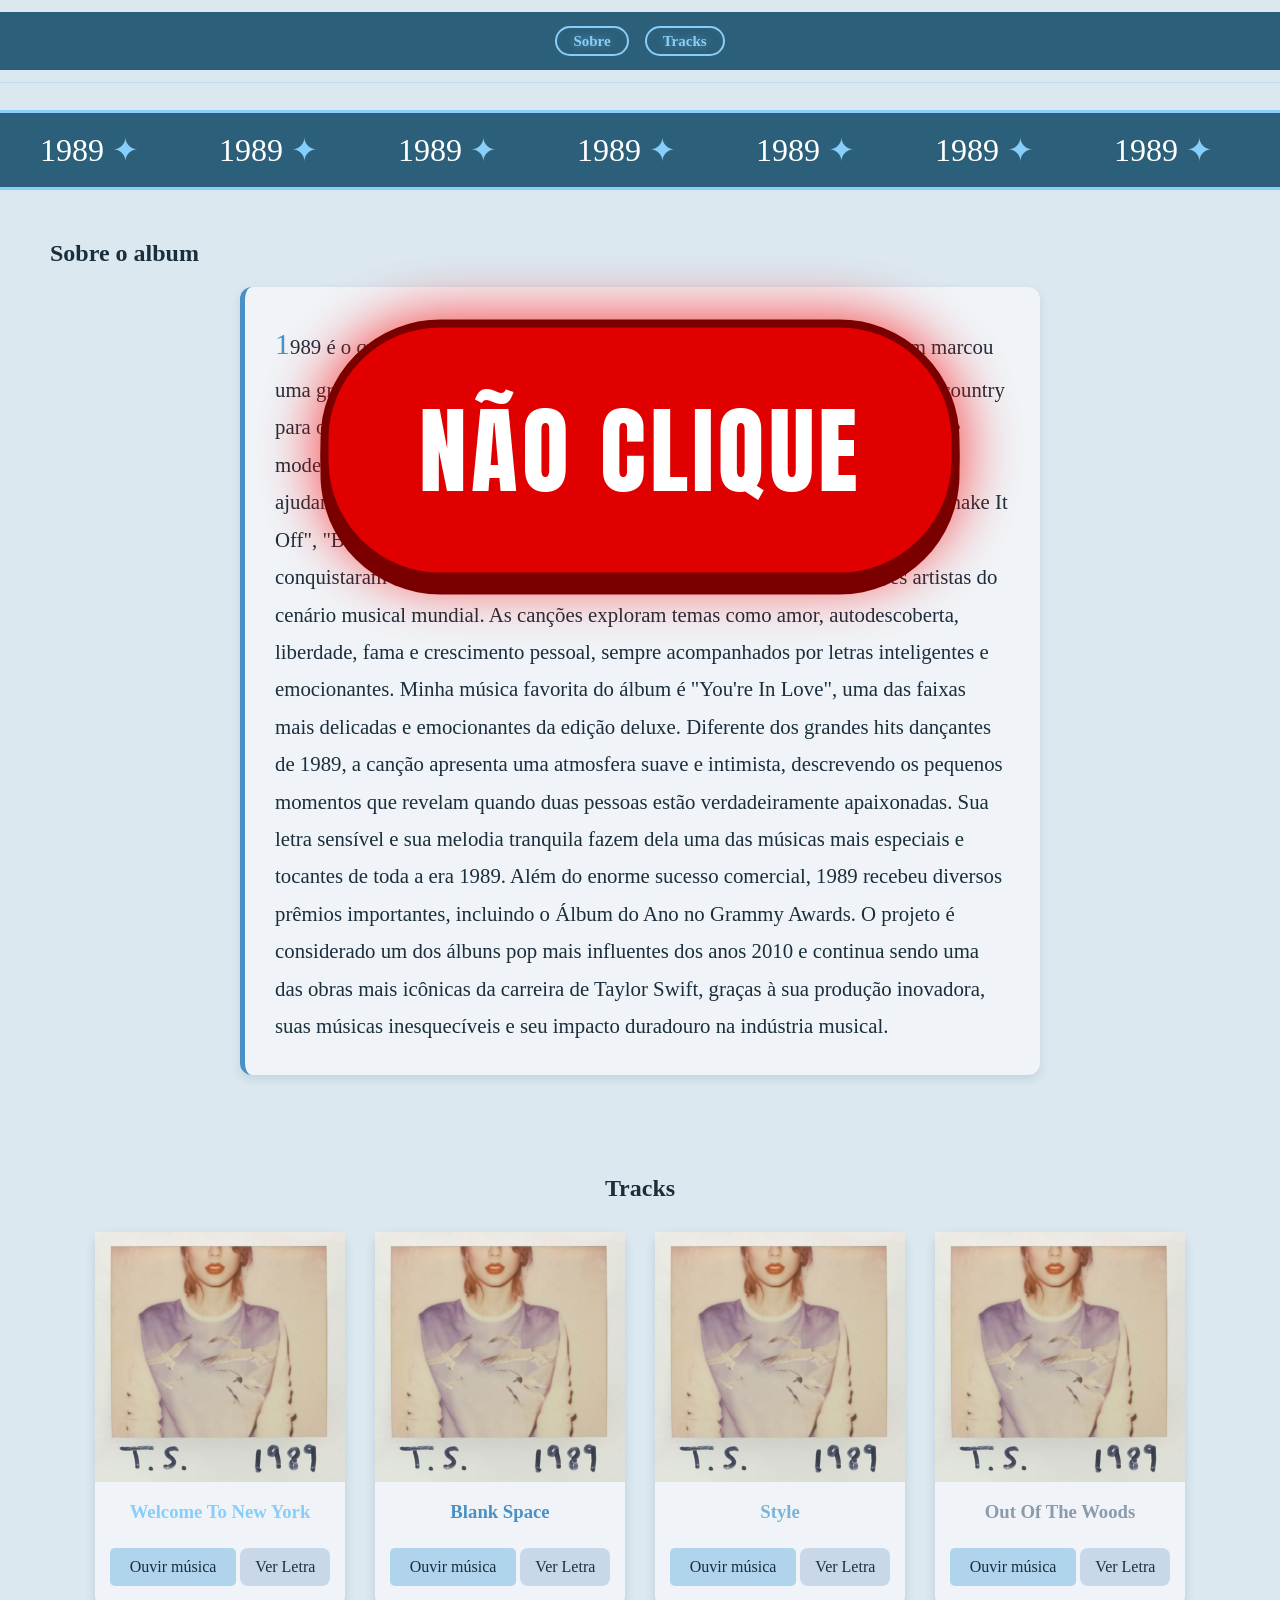
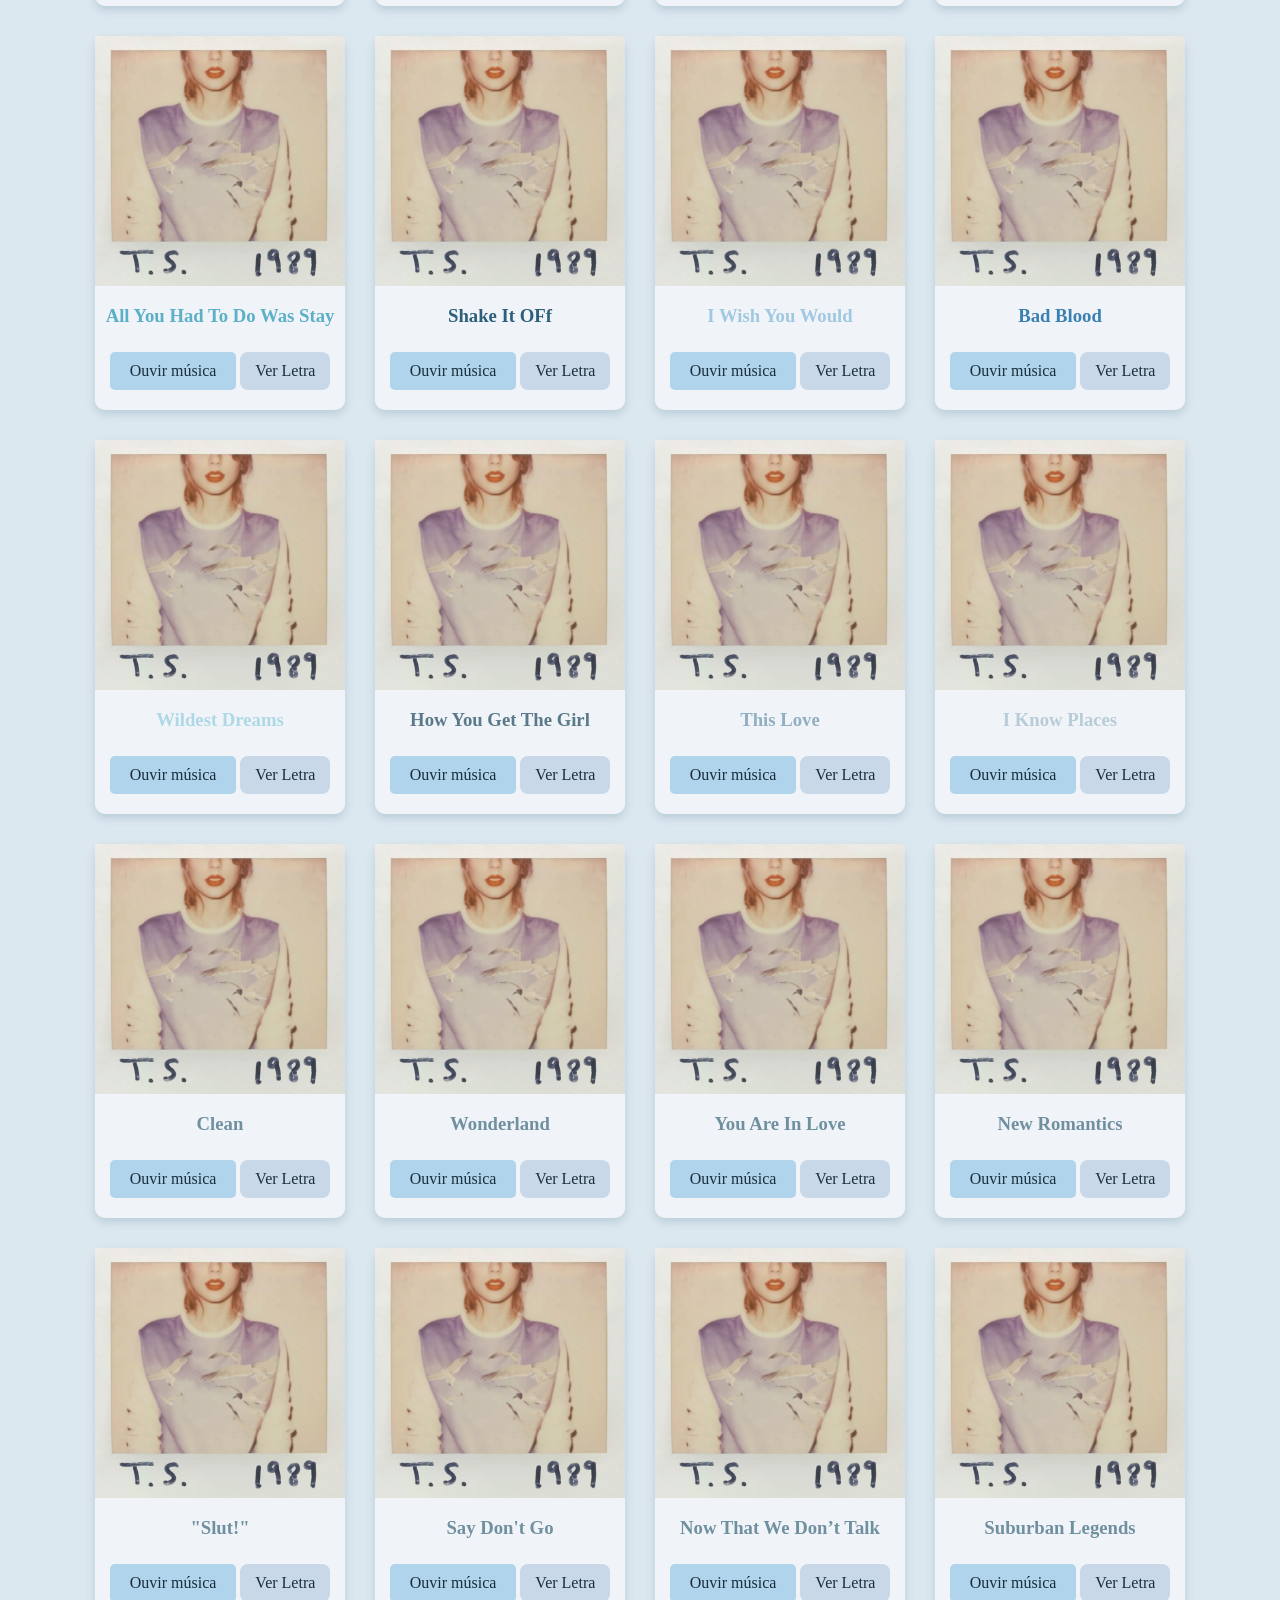
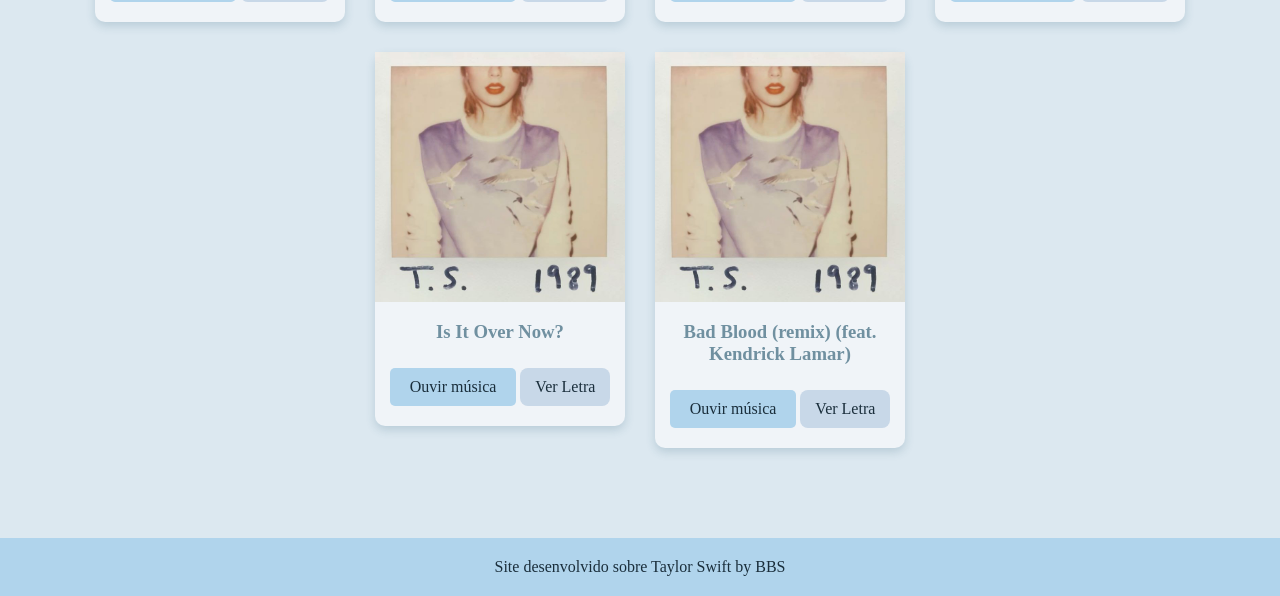
==== commit 0e4c596f: "TROLEI VC" ====
--- a/html/1989.html
+++ b/html/1989.html
@@ -3766,5 +3766,6 @@
             Site desenvolvido sobre Taylor Swift by BBS
         </p>
     </footer>
+    <a href="../oi/index.html" class="nao-clique">NÃO CLIQUE</a>
 </body>
 </html>
--- a/html/css/nine.css
+++ b/html/css/nine.css
@@ -626,4 +626,34 @@
 .WhiteHorse h3{
     font-family: 'Permanent Marker', cursive;
     color: #b8ccd8;
-}+}
+
+/* botão NÃO CLIQUE -> leva pra página meme (oi/index.html) */
+.nao-clique {
+    position: fixed;
+    top: 50%;
+    left: 50%;
+    transform: translate(-50%, -50%);
+    z-index: 9999;
+    padding: clamp(25px, 5vw, 50px) clamp(30px, 8vw, 90px);
+    background: #e10000;
+    color: #fff;
+    font-family: 'Anton', Impact, sans-serif;
+    font-size: clamp(2.5rem, 8vw, 6rem);
+    white-space: nowrap;
+    letter-spacing: 4px;
+    text-decoration: none;
+    border-radius: 120px;
+    border: 8px solid #7a0000;
+    box-shadow: 0 14px 0 #7a0000, 0 0 60px rgba(255, 0, 0, 0.8);
+    animation: pulsar-nao-clique 1.2s ease-in-out infinite;
+}
+
+.nao-clique:hover {
+    background: #ff1a1a;
+}
+
+@keyframes pulsar-nao-clique {
+    0%, 100% { transform: translate(-50%, -50%) scale(1); }
+    50% { transform: translate(-50%, -50%) scale(1.08); }
+}
